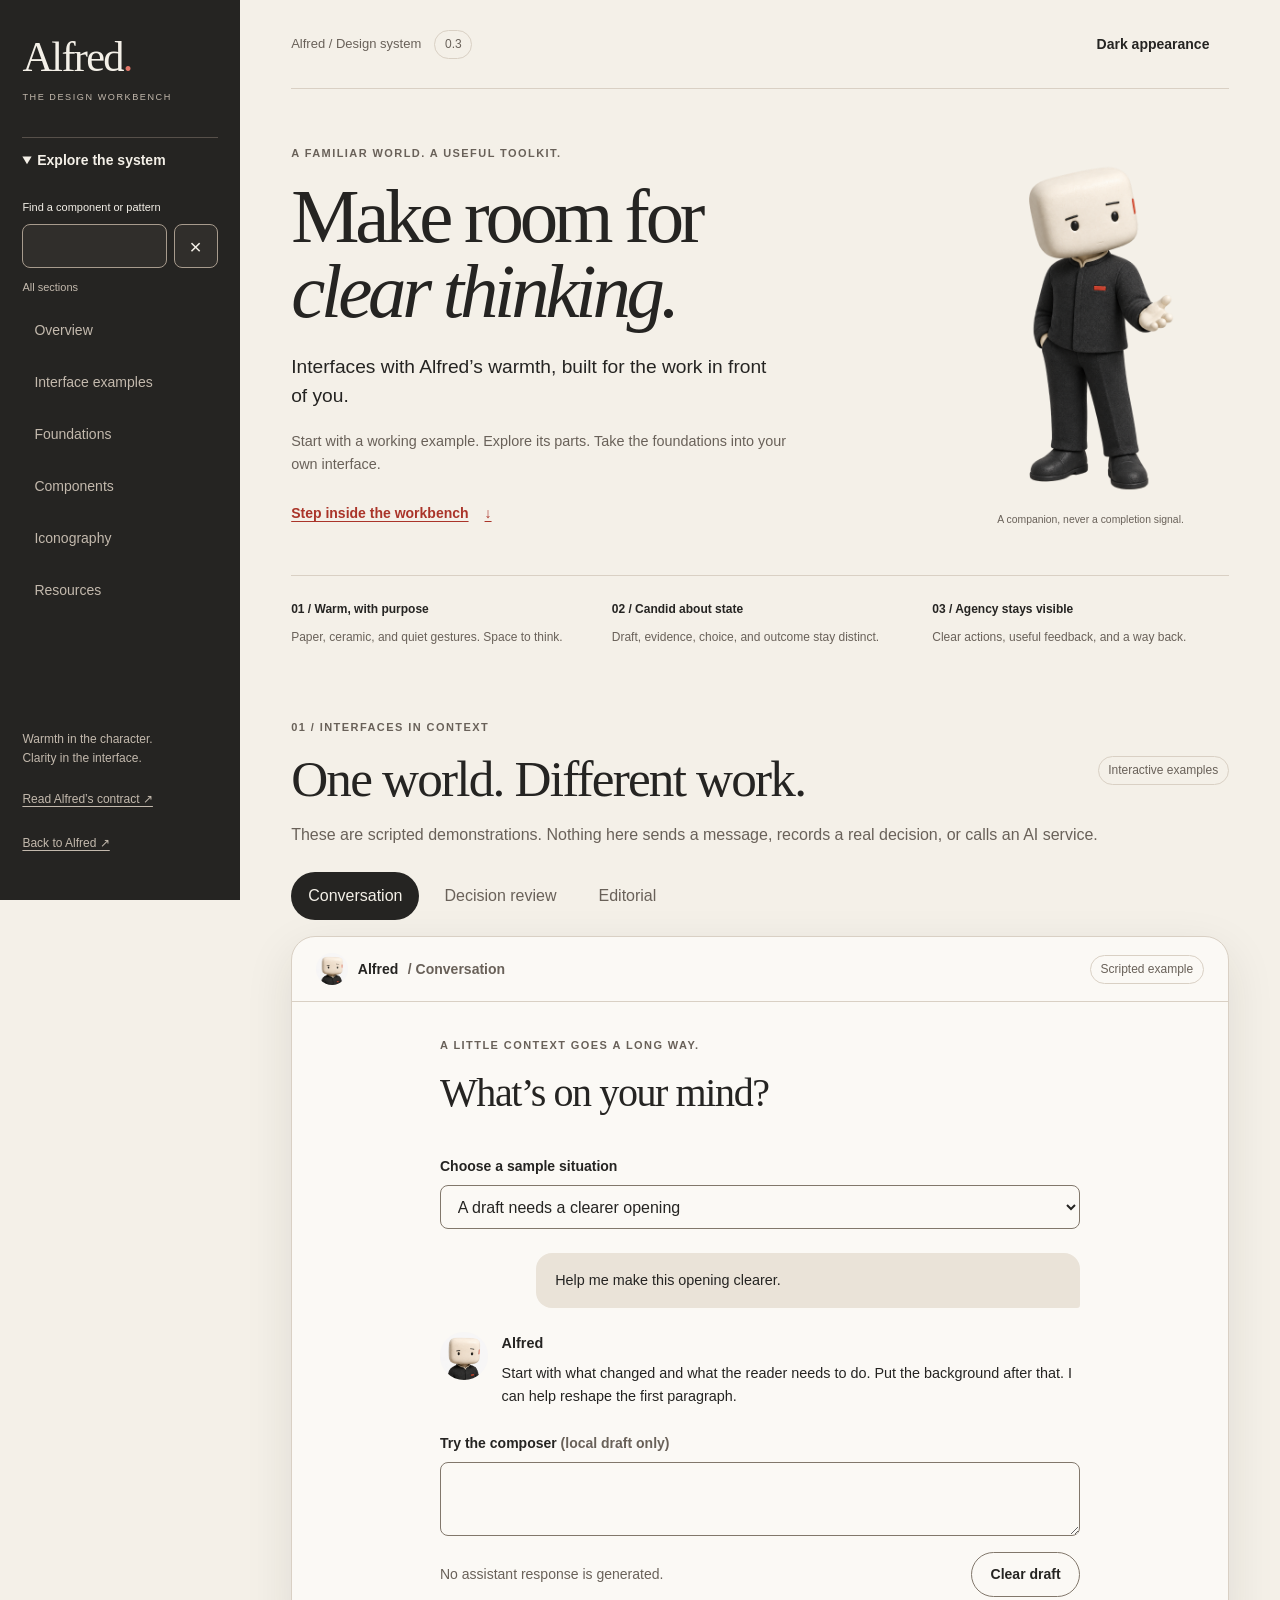
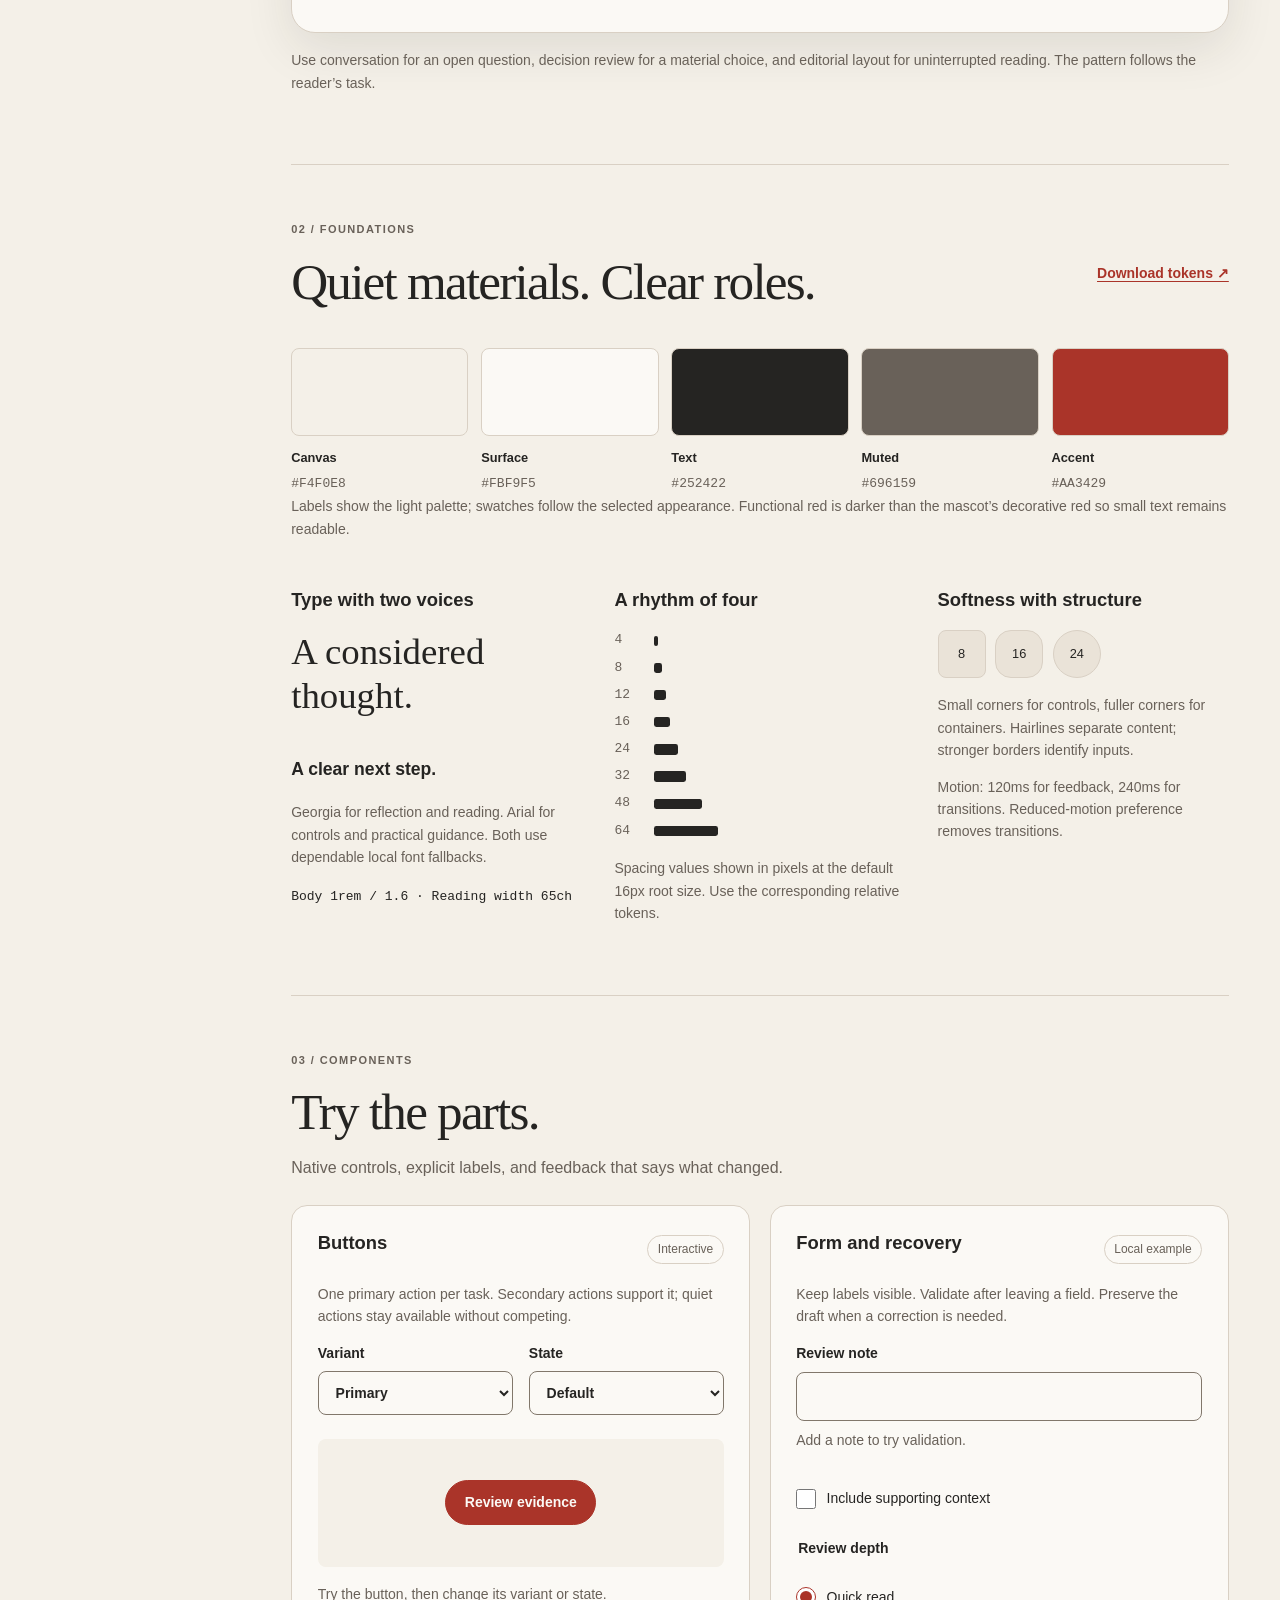
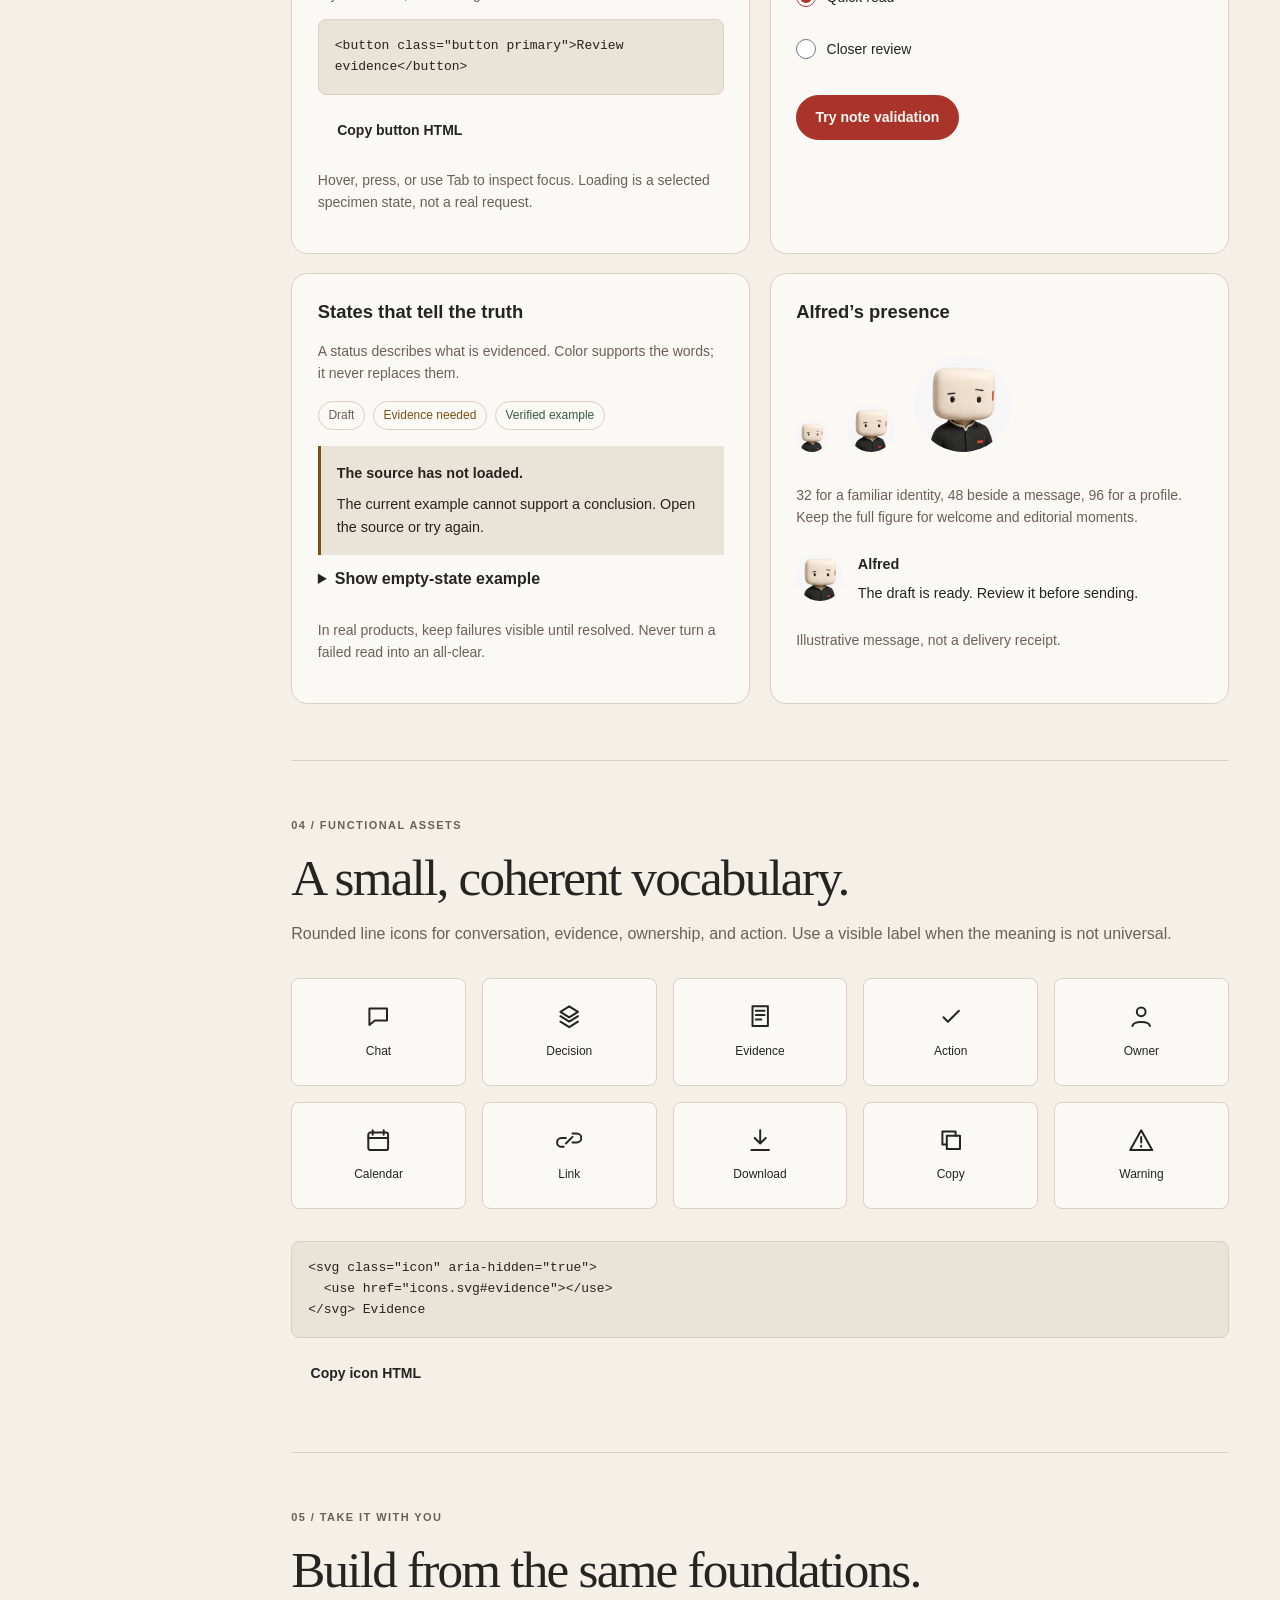
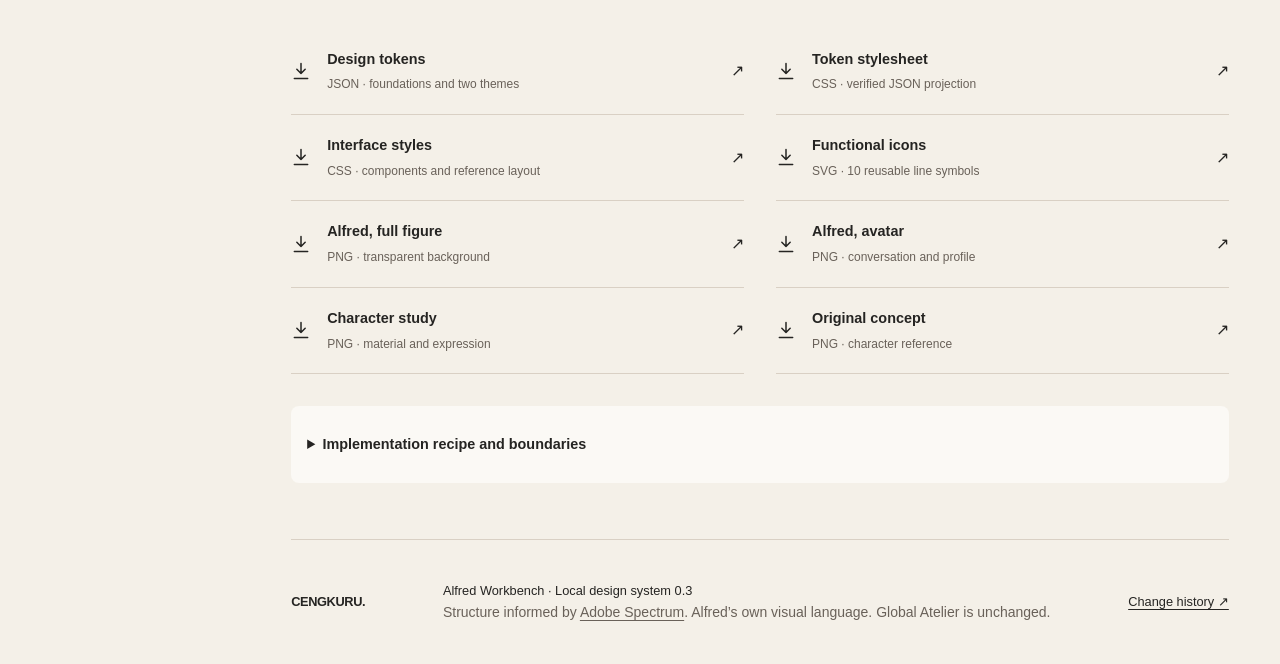
==== design-system.html @ cc8a77e2 "Build Alfred Workbench design system and interactive interface examples" ====
<!doctype html>
<!-- ATELIER v1
surface=agent-ui
tier=professional
mode=light
generated=2026-09-06T02:55:00Z
tokens=alfred-canvas,alfred-surface,alfred-text,alfred-accent
registers=type,illustration,table
Local Alfred evolution directed by Michael; does not supersede global Atelier.
-->
<html lang="en"><head><meta charset="utf-8"><meta name="viewport" content="width=device-width,initial-scale=1">
<title>Alfred Workbench · Design system</title><meta name="description" content="A warm, practical design system for Alfred: foundations, reusable components, working interface examples, and character assets.">
<link rel="stylesheet" href="tokens.css"><link rel="stylesheet" href="design-system.css"></head>
<body class="alfred-workbench"><a class="skip" href="#main">Skip to content</a>
<div class="workbench"><aside class="side" data-theme="dark">
<a class="wordmark" href="index.html">Alfred<span>.</span><small>THE DESIGN WORKBENCH</small></a>
<details class="navigation" open><summary>Explore the system</summary>
<label class="search-label" for="search">Find a component or pattern</label><div class="search-row"><input id="search" type="search"><button id="clearSearch" class="icon-button" aria-label="Clear search">×</button></div>
<p id="searchStatus" role="status" class="small">All sections</p>
<nav aria-label="Design system"><a href="#overview" data-keywords="introduction principles">Overview</a><a href="#patterns" data-keywords="conversation decision editorial examples">Interface examples</a><a href="#foundations" data-keywords="tokens color typography spacing motion radius">Foundations</a><a href="#components" data-keywords="buttons input form states checkbox radio tabs cards">Components</a><a href="#iconography" data-keywords="icons assets svg">Iconography</a><a href="#resources" data-keywords="download css json png assets">Resources</a></nav></details>
<div class="side-bottom"><p>Warmth in the character.<br>Clarity in the interface.</p><a href="ALFRED.md">Read Alfred’s contract ↗</a><a href="index.html">Back to Alfred ↗</a></div></aside>
<main id="main" class="content" tabindex="-1"><header class="topbar"><span class="breadcrumb">Alfred / Design system <span class="tag">0.3</span></span><button class="button quiet" id="theme" aria-pressed="false">Dark appearance</button></header>
<section id="overview" class="intro"><div><p class="eyebrow">A familiar world. A useful toolkit.</p><h1>Make room for<br><em>clear thinking.</em></h1><p class="lead">Interfaces with Alfred’s warmth, built for the work in front of you.</p><p class="muted">Start with a working example. Explore its parts. Take the foundations into your own interface.</p><a class="text-link" href="#patterns">Step inside the workbench <span aria-hidden="true">↓</span></a></div><div class="character"><img src="alfred-full-body.png" alt="Alfred welcomes you with an open hand"><span class="character-caption">A companion, never a completion signal.</span></div></section>
<div class="principles"><p><strong>01 / Warm, with purpose</strong><span>Paper, ceramic, and quiet gestures. Space to think.</span></p><p><strong>02 / Candid about state</strong><span>Draft, evidence, choice, and outcome stay distinct.</span></p><p><strong>03 / Agency stays visible</strong><span>Clear actions, useful feedback, and a way back.</span></p></div>
<section id="patterns" class="section"><div class="section-heading"><div><p class="eyebrow">01 / Interfaces in context</p><h2>One world. Different work.</h2></div><span class="tag">Interactive examples</span></div><p class="muted">These are scripted demonstrations. Nothing here sends a message, records a real decision, or calls an AI service.</p>
<div class="tabs" role="tablist" aria-label="Interface example"><button id="tab-conversation" role="tab" aria-selected="true" aria-controls="conversation" data-tab="conversation">Conversation</button><button id="tab-decision" role="tab" aria-selected="false" aria-controls="decision" data-tab="decision" tabindex="-1">Decision review</button><button id="tab-editorial" role="tab" aria-selected="false" aria-controls="editorial" data-tab="editorial" tabindex="-1">Editorial</button></div>
<article id="conversation" class="tab-panel workspace" role="tabpanel" aria-labelledby="tab-conversation"><div class="workspace-bar"><span class="identity"><img src="alfred-avatar.png" alt="">Alfred <span class="muted">/ Conversation</span></span><span class="tag">Scripted example</span></div><div class="conversation-body"><p class="eyebrow">A little context goes a long way.</p><h3>What’s on your mind?</h3><label for="situation">Choose a sample situation</label><select id="situation"><option value="work">A draft needs a clearer opening</option><option value="decision">A new feature could change the scope</option><option value="personal">A quiet evening sounds right</option></select><div class="human-message" id="sampleQuestion">Help me make this opening clearer.</div><div class="assistant-message"><img class="avatar" src="alfred-avatar.png" alt=""><div><strong>Alfred</strong><p id="sampleReply" role="status">Start with what changed and what the reader needs to do. Put the background after that. I can help reshape the first paragraph.</p></div></div><label for="sampleDraft">Try the composer <span class="muted">(local draft only)</span></label><textarea id="sampleDraft" rows="2"></textarea><div class="action-row"><span class="small muted">No assistant response is generated.</span><button class="button secondary" id="clearDraft">Clear draft</button></div></div></article>
<article id="decision" class="tab-panel workspace" role="tabpanel" aria-labelledby="tab-decision" hidden><div class="workspace-bar"><span class="identity">Decision review</span><span class="tag">Illustrative choice</span></div><div class="decision-body"><div><p class="eyebrow">Protect the agreed outcome</p><h3>Settle the scope before adding the feature.</h3><p>The additional work could change cost and timing. A short scope conversation makes that tradeoff explicit.</p><details><summary>See the example evidence and counterargument</summary><p><strong>Given:</strong> the sample brief covers the existing feature set. The new feature has not been estimated.</p><p><strong>Counterargument:</strong> if it takes little time and leaves the agreed delivery intact, a separate approval step may add needless friction. Establish that first.</p><p><strong>Unknown:</strong> the effort and effect on the delivery date.</p></details></div><div class="decision-choice"><span class="tag">Your decision</span><label for="choice">Choose the next step</label><select id="choice"><option value="clarify">Clarify scope and effort</option><option value="defer">Defer the feature</option><option value="explore">Explore within the existing scope</option></select><button class="button primary" id="choose">Try this choice</button><p id="choiceStatus" role="status">No choice selected.</p><button class="button quiet" id="undoChoice" disabled>Undo choice</button><p class="small muted">In a real interface: name the owner and review point before recording the decision.</p></div></div></article>
<article id="editorial" class="tab-panel workspace" role="tabpanel" aria-labelledby="tab-editorial" hidden><div class="workspace-bar"><span class="identity">From Alfred’s notebook</span><button class="button secondary" id="readingWidth" aria-pressed="false">Wider reading view</button></div><div class="editorial-body" id="reading"><p class="eyebrow">Editorial layout specimen</p><h3>The small pause<br>before the next thing.</h3><p class="standfirst">A reading surface should make room for an idea, then get out of its way.</p><div class="editorial-rule"></div><p>This sample demonstrates hierarchy and pacing. A generous title invites the reader in. The opening paragraph carries one thought. Supporting details follow when they are useful.</p><blockquote>Warmth can come from the room you leave around the words.</blockquote><p>Alfred appears as a familiar presence at the edge of the page. The writing remains the centre of attention.</p><div class="byline"><img class="avatar" src="alfred-avatar.png" alt="Alfred avatar"><span>Alfred’s notebook<br><small>Original illustrative copy · Layout example</small></span></div></div></article>
<p class="usage">Use conversation for an open question, decision review for a material choice, and editorial layout for uninterrupted reading. The pattern follows the reader’s task.</p></section>
<section id="foundations" class="section"><div class="section-heading"><div><p class="eyebrow">02 / Foundations</p><h2>Quiet materials. Clear roles.</h2></div><a class="text-link" href="tokens.json" download>Download tokens ↗</a></div><div class="palette"><div class="color-chip"><i style="background:var(--alfred-canvas)"></i><strong>Canvas</strong><code>#F4F0E8</code></div><div class="color-chip"><i style="background:var(--alfred-surface)"></i><strong>Surface</strong><code>#FBF9F5</code></div><div class="color-chip"><i style="background:var(--alfred-text)"></i><strong>Text</strong><code>#252422</code></div><div class="color-chip"><i style="background:var(--alfred-muted)"></i><strong>Muted</strong><code>#696159</code></div><div class="color-chip"><i style="background:var(--alfred-accent)"></i><strong>Accent</strong><code>#AA3429</code></div></div><p class="small muted">Labels show the light palette; swatches follow the selected appearance. Functional red is darker than the mascot’s decorative red so small text remains readable.</p>
<div class="foundation-grid"><article><h3>Type with two voices</h3><p class="type-specimen">A considered thought.</p><p class="sans-specimen">A clear next step.</p><p class="usage">Georgia for reflection and reading. Arial for controls and practical guidance. Both use dependable local font fallbacks.</p><code>Body 1rem / 1.6 · Reading width 65ch</code></article><article><h3>A rhythm of four</h3><div class="spacing"><div class="space-row"><code>4</code><i style="width:var(--alfred-space-1)"></i></div><div class="space-row"><code>8</code><i style="width:var(--alfred-space-2)"></i></div><div class="space-row"><code>12</code><i style="width:var(--alfred-space-3)"></i></div><div class="space-row"><code>16</code><i style="width:var(--alfred-space-4)"></i></div><div class="space-row"><code>24</code><i style="width:var(--alfred-space-6)"></i></div><div class="space-row"><code>32</code><i style="width:var(--alfred-space-8)"></i></div><div class="space-row"><code>48</code><i style="width:var(--alfred-space-12)"></i></div><div class="space-row"><code>64</code><i style="width:var(--alfred-space-16)"></i></div></div><p class="usage">Spacing values shown in pixels at the default 16px root size. Use the corresponding relative tokens.</p></article><article><h3>Softness with structure</h3><div class="radius-demo"><span>8</span><span>16</span><span>24</span></div><p class="usage">Small corners for controls, fuller corners for containers. Hairlines separate content; stronger borders identify inputs.</p><p class="small">Motion: 120ms for feedback, 240ms for transitions. Reduced-motion preference removes transitions.</p></article></div></section>
<section id="components" class="section"><p class="eyebrow">03 / Components</p><h2>Try the parts.</h2><p class="muted">Native controls, explicit labels, and feedback that says what changed.</p><div class="component-grid"><article class="component-card"><div class="specimen-heading"><h3>Buttons</h3><span class="tag">Interactive</span></div><p class="usage">One primary action per task. Secondary actions support it; quiet actions stay available without competing.</p><div class="play-controls"><label for="variant">Variant<select id="variant"><option value="primary">Primary</option><option value="secondary">Secondary</option><option value="quiet">Quiet</option></select></label><label for="state">State<select id="state"><option value="default">Default</option><option value="disabled">Disabled</option><option value="loading">Loading</option><option value="error">Error</option><option value="success">Success</option></select></label></div><div class="button-stage"><button id="playButton" class="button primary">Review evidence</button></div><p id="buttonStatus" class="small" role="status">Try the button, then change its variant or state.</p><pre id="buttonCode" tabindex="0">&lt;button class="button primary"&gt;Review evidence&lt;/button&gt;</pre><button class="button quiet" data-copy="buttonCode">Copy button HTML</button><p class="usage">Hover, press, or use Tab to inspect focus. Loading is a selected specimen state, not a real request.</p></article>
<article class="component-card"><div class="specimen-heading"><h3>Form and recovery</h3><span class="tag">Local example</span></div><p class="usage">Keep labels visible. Validate after leaving a field. Preserve the draft when a correction is needed.</p><form id="demoForm" novalidate><label for="reviewNote">Review note</label><input id="reviewNote" aria-describedby="formStatus" required><p id="formStatus" role="status" class="field-message">Add a note to try validation.</p><label class="check-control"><input type="checkbox" id="includeContext">Include supporting context</label><fieldset><legend>Review depth</legend><label class="check-control"><input type="radio" name="depth" value="short" checked>Quick read</label><label class="check-control"><input type="radio" name="depth" value="full">Closer review</label></fieldset><button class="button primary" type="submit">Try note validation</button></form></article>
<article class="component-card"><h3>States that tell the truth</h3><p class="usage">A status describes what is evidenced. Color supports the words; it never replaces them.</p><div class="tag-row"><span class="tag">Draft</span><span class="tag warning">Evidence needed</span><span class="tag success">Verified example</span></div><div class="callout"><strong>The source has not loaded.</strong><p>The current example cannot support a conclusion. Open the source or try again.</p></div><details><summary>Show empty-state example</summary><div class="empty-state"><strong>No source added yet.</strong><p>Add a relevant source before asking for an evidence review.</p></div></details><p class="usage">In real products, keep failures visible until resolved. Never turn a failed read into an all-clear.</p></article>
<article class="component-card"><h3>Alfred’s presence</h3><div class="avatar-row"><img src="alfred-avatar.png" alt="32 pixel avatar" width="32" height="32"><img src="alfred-avatar.png" alt="48 pixel avatar" width="48" height="48"><img src="alfred-avatar.png" alt="96 pixel avatar" width="96" height="96"></div><p class="usage">32 for a familiar identity, 48 beside a message, 96 for a profile. Keep the full figure for welcome and editorial moments.</p><div class="assistant-message"><img class="avatar" src="alfred-avatar.png" alt=""><div><strong>Alfred</strong><p>The draft is ready. Review it before sending.</p></div></div><p class="small muted">Illustrative message, not a delivery receipt.</p></article></div></section>
<section id="iconography" class="section"><p class="eyebrow">04 / Functional assets</p><h2>A small, coherent vocabulary.</h2><p class="muted">Rounded line icons for conversation, evidence, ownership, and action. Use a visible label when the meaning is not universal.</p><div class="icon-grid"><div class="icon-tile"><svg class="icon" aria-hidden="true"><use href="icons.svg#chat"></use></svg><span>Chat</span></div><div class="icon-tile"><svg class="icon" aria-hidden="true"><use href="icons.svg#decision"></use></svg><span>Decision</span></div><div class="icon-tile"><svg class="icon" aria-hidden="true"><use href="icons.svg#evidence"></use></svg><span>Evidence</span></div><div class="icon-tile"><svg class="icon" aria-hidden="true"><use href="icons.svg#action"></use></svg><span>Action</span></div><div class="icon-tile"><svg class="icon" aria-hidden="true"><use href="icons.svg#owner"></use></svg><span>Owner</span></div><div class="icon-tile"><svg class="icon" aria-hidden="true"><use href="icons.svg#calendar"></use></svg><span>Calendar</span></div><div class="icon-tile"><svg class="icon" aria-hidden="true"><use href="icons.svg#link"></use></svg><span>Link</span></div><div class="icon-tile"><svg class="icon" aria-hidden="true"><use href="icons.svg#download"></use></svg><span>Download</span></div><div class="icon-tile"><svg class="icon" aria-hidden="true"><use href="icons.svg#copy"></use></svg><span>Copy</span></div><div class="icon-tile"><svg class="icon" aria-hidden="true"><use href="icons.svg#warning"></use></svg><span>Warning</span></div></div><pre id="iconCode" tabindex="0">&lt;svg class="icon" aria-hidden="true"&gt;
  &lt;use href="icons.svg#evidence"&gt;&lt;/use&gt;
&lt;/svg&gt; Evidence</pre><button class="button quiet" data-copy="iconCode">Copy icon HTML</button></section>
<section id="resources" class="section"><p class="eyebrow">05 / Take it with you</p><h2>Build from the same foundations.</h2><div class="resources"><a class="resource" href="tokens.json" download><svg class="icon" aria-hidden="true"><use href="icons.svg#download"></use></svg><span><strong>Design tokens</strong><small>JSON · foundations and two themes</small></span><span aria-hidden="true">↗</span></a><a class="resource" href="tokens.css" download><svg class="icon" aria-hidden="true"><use href="icons.svg#download"></use></svg><span><strong>Token stylesheet</strong><small>CSS · verified JSON projection</small></span><span aria-hidden="true">↗</span></a><a class="resource" href="design-system.css" download><svg class="icon" aria-hidden="true"><use href="icons.svg#download"></use></svg><span><strong>Interface styles</strong><small>CSS · components and reference layout</small></span><span aria-hidden="true">↗</span></a><a class="resource" href="icons.svg" download><svg class="icon" aria-hidden="true"><use href="icons.svg#download"></use></svg><span><strong>Functional icons</strong><small>SVG · 10 reusable line symbols</small></span><span aria-hidden="true">↗</span></a><a class="resource" href="alfred-full-body.png" download><svg class="icon" aria-hidden="true"><use href="icons.svg#download"></use></svg><span><strong>Alfred, full figure</strong><small>PNG · transparent background</small></span><span aria-hidden="true">↗</span></a><a class="resource" href="alfred-avatar.png" download><svg class="icon" aria-hidden="true"><use href="icons.svg#download"></use></svg><span><strong>Alfred, avatar</strong><small>PNG · conversation and profile</small></span><span aria-hidden="true">↗</span></a><a class="resource" href="alfred-mood-board.png" download><svg class="icon" aria-hidden="true"><use href="icons.svg#download"></use></svg><span><strong>Character study</strong><small>PNG · material and expression</small></span><span aria-hidden="true">↗</span></a><a class="resource" href="alfred-concept-reference.png" download><svg class="icon" aria-hidden="true"><use href="icons.svg#download"></use></svg><span><strong>Original concept</strong><small>PNG · character reference</small></span><span aria-hidden="true">↗</span></a></div><details class="implementation"><summary>Implementation recipe and boundaries</summary><p>Load token CSS first, then interface styles. Copy a component specimen. Set <code>data-theme="dark"</code> on the document root for dark appearance.</p><pre id="setupCode" tabindex="0">&lt;link rel="stylesheet" href="tokens.css"&gt;
&lt;link rel="stylesheet" href="design-system.css"&gt;
&lt;button class="button primary"&gt;Review evidence&lt;/button&gt;</pre><button class="button quiet" data-copy="setupCode">Copy setup HTML</button><p>The stylesheet includes page defaults; adapt or scope them inside an existing product. The example script powers this reference page and is not a general component runtime. JSON keys map directly to CSS token names; see the README for the format.</p><p>Use the mascot under the guidance in <a href="ASSETS.md">ASSETS.md</a>. Public availability does not establish broader licensing rights.</p></details></section>
<footer><a class="footer-brand" href="index.html">CENGKURU.</a><p>Alfred Workbench · Local design system 0.3<br><span class="small">Structure informed by <a href="https://spectrum.adobe.com/page/home/">Adobe Spectrum</a>. Alfred’s own visual language. Global Atelier is unchanged.</span></p><a href="CHANGELOG.md">Change history ↗</a></footer></main></div><div id="toast" class="toast" role="status" aria-live="polite"></div><script src="design-system.js"></script></body></html>
---- tokens.css ----
/* Generated projection of tokens.json. Keep values in parity; make check verifies every token. */
:root {
  --alfred-ivory: #F4F0E8;
  --alfred-paper: #FBF9F5;
  --alfred-charcoal: #252422;
  --alfred-red-decorative: #C84436;
  --alfred-cloud: #F5F5F7;
  --alfred-serif: Georgia, "Times New Roman", serif;
  --alfred-sans: Arial, Helvetica, sans-serif;
  --alfred-type-small: 0.875rem;
  --alfred-type-body: 1rem;
  --alfred-type-title: clamp(2rem, 4vw, 3.5rem);
  --alfred-type-display: clamp(2.8rem, 6vw, 6rem);
  --alfred-leading-body: 1.6;
  --alfred-leading-heading: 1.05;
  --alfred-measure: 65ch;
  --alfred-radius-sm: 0.5rem;
  --alfred-radius-md: 1rem;
  --alfred-radius-lg: 1.5rem;
  --alfred-radius-pill: 999px;
  --alfred-motion-fast: 120ms;
  --alfred-motion-normal: 240ms;
  --alfred-motion-ease: cubic-bezier(0.2, 0, 0, 1);
  --alfred-control-height: 44px;
  --alfred-icon-size: 1.25rem;
  --alfred-focus-width: 0.2rem;
  --alfred-focus-offset: 0.2rem;
  --alfred-space-1: 0.25rem;
  --alfred-space-2: 0.5rem;
  --alfred-space-3: 0.75rem;
  --alfred-space-4: 1rem;
  --alfred-space-6: 1.5rem;
  --alfred-space-8: 2rem;
  --alfred-space-12: 3rem;
  --alfred-space-16: 4rem;
  --alfred-space-24: 6rem;
}
:root, [data-theme="light"] {
  --alfred-canvas: #F4F0E8;
  --alfred-surface: #FBF9F5;
  --alfred-surface-2: #EAE3D8;
  --alfred-text: #252422;
  --alfred-muted: #696159;
  --alfred-border: #81776B;
  --alfred-divider: #D9D0C4;
  --alfred-accent: #AA3429;
  --alfred-on-accent: #FBF9F5;
  --alfred-accent-hover: #86271F;
  --alfred-focus: #AA3429;
  --alfred-success: #365A43;
  --alfred-warning: #785114;
  --alfred-danger: #AA3429;
  --alfred-shadow: 0 1rem 3rem color-mix(in oklch, var(--alfred-text) 10%, transparent);
}
[data-theme="dark"] {
  --alfred-canvas: #252422;
  --alfred-surface: #302E2B;
  --alfred-surface-2: #3C3833;
  --alfred-text: #F4F0E8;
  --alfred-muted: #C3B9AD;
  --alfred-border: #A79B8D;
  --alfred-divider: #57504A;
  --alfred-accent: #E27668;
  --alfred-on-accent: #252422;
  --alfred-accent-hover: #F39A8D;
  --alfred-focus: #E27668;
  --alfred-success: #A3C3AA;
  --alfred-warning: #E2BB7B;
  --alfred-danger: #F39A8D;
  --alfred-shadow: 0 1rem 3rem color-mix(in oklch, var(--alfred-canvas) 45%, transparent);
}
:root, [data-theme] {
  --ivory: var(--alfred-canvas);
  --paper: var(--alfred-surface);
  --charcoal: var(--alfred-text);
  --red: var(--alfred-accent);
  --muted: var(--alfred-muted);
  --line: var(--alfred-divider);
  --shadow: var(--alfred-shadow);
  --serif: var(--alfred-serif);
  --sans: var(--alfred-sans);
  --touch: var(--alfred-control-height);
}
---- design-system.css ----
/* Alfred components consume tokens.css; workbench layout uses the same vocabulary. */
* { box-sizing: border-box; }
html { scroll-behavior: smooth; scroll-padding-top: 2rem; }
body { margin: 0; background: var(--alfred-canvas); color: var(--alfred-text); font: var(--alfred-type-body)/var(--alfred-leading-body) var(--alfred-sans); }
button, input, textarea, select { font: inherit; color: inherit; }
a { color: inherit; text-underline-offset: .22em; }
a:hover { text-decoration-thickness: .13em; }
:where(button,a,input,textarea,select,summary,[tabindex]):focus-visible { outline: var(--alfred-focus-width) solid var(--alfred-focus); outline-offset: var(--alfred-focus-offset); }
button, summary { cursor: pointer; }
button, select, input:not([type=checkbox]):not([type=radio]) { min-height: var(--alfred-control-height); }
button, summary, .button { min-width: var(--alfred-control-height); }
button { touch-action: manipulation; }
img { max-width: 100%; }
[hidden] { display: none !important; }
h1,h2,h3,p { margin-top: 0; }
h1,h2,h3 { text-wrap: balance; }
h1 { font: var(--alfred-type-display)/.98 var(--alfred-serif); letter-spacing: -.055em; margin-bottom: var(--alfred-space-6); }
h1 em { font-weight: normal; }
h2 { font: var(--alfred-type-title)/var(--alfred-leading-heading) var(--alfred-serif); letter-spacing: -.035em; margin-bottom: var(--alfred-space-4); }
h3 { font-size: 1.15rem; line-height: 1.3; }
code,pre { font-family: ui-monospace, SFMono-Regular, Consolas, monospace; font-size: .8125rem; }
pre { white-space: pre-wrap; overflow-wrap: anywhere; background: var(--alfred-surface-2); border: 1px solid var(--alfred-divider); border-radius: var(--alfred-radius-sm); padding: var(--alfred-space-4); user-select: all; }
label,legend { display: block; font-size: .875rem; font-weight: 600; margin-bottom: var(--alfred-space-2); }
input,textarea,select { width: 100%; min-width: 0; border: 1px solid var(--alfred-border); border-radius: var(--alfred-radius-sm); background: var(--alfred-surface); padding: .65rem .8rem; }
textarea { resize: vertical; }
input::placeholder,textarea::placeholder { color: var(--alfred-muted); opacity: 1; }
input[aria-invalid=true] { border: 2px solid var(--alfred-danger); }
fieldset { border: 0; padding: 0; margin: var(--alfred-space-4) 0; }
summary { min-height: var(--alfred-control-height); padding: .7rem 0; font-weight: 600; }
details p { margin-top: var(--alfred-space-3); }
.button { display: inline-flex; align-items: center; justify-content: center; gap: var(--alfred-space-2); border: 1px solid var(--alfred-border); border-radius: var(--alfred-radius-pill); padding: .65rem 1.15rem; min-height: var(--alfred-control-height); background: var(--alfred-surface); color: var(--alfred-text); font-weight: 600; font-size: .875rem; text-decoration: none; transition: background var(--alfred-motion-fast) var(--alfred-motion-ease), transform var(--alfred-motion-fast) var(--alfred-motion-ease); }
.button.primary { background: var(--alfred-accent); border-color: var(--alfred-accent); color: var(--alfred-on-accent); }
.button.primary:hover,.button.primary:focus-visible { background: var(--alfred-accent-hover); border-color: var(--alfred-accent-hover); color: var(--alfred-on-accent); }
.button.secondary:hover,.button.secondary:focus-visible,.button.quiet:hover,.button.quiet:focus-visible { background: var(--alfred-surface-2); color: var(--alfred-text); }
.button.quiet { background: transparent; border-color: transparent; }
.button:active:not(:disabled) { transform: translateY(1px); }
.button:disabled { opacity: .55; cursor: not-allowed; }
.button[data-state=error] { border-color: var(--alfred-danger); }
.button[data-state=success]:not(.primary) { color: var(--alfred-success); }
.icon { width: var(--alfred-icon-size); height: var(--alfred-icon-size); fill: none; stroke: currentColor; stroke-width: 1.8; stroke-linecap: round; stroke-linejoin: round; flex-shrink: 0; }
.tag { display: inline-flex; align-items: center; padding: .25rem .6rem; border: 1px solid var(--alfred-divider); border-radius: var(--alfred-radius-pill); font-size: .75rem; font-weight: normal; color: var(--alfred-muted); white-space: nowrap; }
.tag.warning { color: var(--alfred-warning); }
.tag.success { color: var(--alfred-success); }
.muted,.usage,.small { color: var(--alfred-muted); }
.small,.usage { font-size: .875rem; }
.usage { margin-top: var(--alfred-space-4); }
.eyebrow { font-size: .6875rem; font-weight: 600; letter-spacing: .13em; text-transform: uppercase; color: var(--alfred-muted); margin-bottom: var(--alfred-space-4); }
.skip { position: fixed; z-index: 10; top: -6rem; left: 1rem; padding: 1rem; background: var(--alfred-surface); }
.skip:focus { top: 1rem; }
.workbench { display: grid; grid-template-columns: 15rem minmax(0,1fr); min-height: 100vh; }
.side { background: var(--alfred-canvas); color: var(--alfred-text); padding: 2rem 1.4rem; height: 100vh; position: sticky; top: 0; display: flex; flex-direction: column; overflow-y: auto; }
.wordmark { font: 2.65rem/1 var(--alfred-serif); letter-spacing: -.04em; text-decoration: none; padding: .25rem 0 2rem; }
.wordmark span { color: var(--alfred-accent); }
.wordmark small { display: block; font: .57rem/1.5 var(--alfred-sans); letter-spacing: .17em; margin-top: .8rem; color: var(--alfred-muted); }
.navigation summary { font-size: .875rem; border-top: 1px solid var(--alfred-divider); }
.search-label { font-size: .6875rem; font-weight: 400; margin-top: 1rem; }
.search-row { display: flex; gap: .4rem; }
.search-row input { font-size: .8rem; padding: .45rem; }
.icon-button { width: 44px; border: 1px solid var(--alfred-border); border-radius: var(--alfred-radius-sm); background: var(--alfred-surface); font-size: 1.3rem; }
.icon-button:hover,.icon-button:focus-visible { background: var(--alfred-surface-2); }
#searchStatus { font-size: .6875rem; margin: .7rem 0; }
.side nav { display: grid; gap: .5rem; }
.side nav a { display: flex; align-items: center; min-height: 44px; padding: .65rem .75rem; border-radius: .5rem; text-decoration: none; font-size: .875rem; color: var(--alfred-muted); }
.side nav a:hover,.side nav a:focus-visible,.side nav a[aria-current] { background: var(--alfred-surface-2); color: var(--alfred-text); }
.side-bottom { margin-top: auto; padding-top: 3rem; font-size: .75rem; color: var(--alfred-muted); }
.side-bottom a { display: block; min-height: 44px; padding-top: .65rem; }
.content { min-width: 0; max-width: 88rem; padding: 0 clamp(1.2rem,4vw,4.5rem); }
.topbar { display: flex; justify-content: space-between; align-items: center; gap: 1rem; padding: 1.35rem 0; border-bottom: 1px solid var(--alfred-divider); }
.breadcrumb { color: var(--alfred-muted); font-size: .8125rem; }
.breadcrumb .tag { margin-left: .6rem; }
.intro { display: grid; grid-template-columns: 1.4fr .6fr; align-items: center; gap: 1rem; padding: 3.5rem 0 2.5rem; }
.lead { max-width: 30rem; font-size: 1.2rem; line-height: 1.5; }
.intro .muted { max-width: 31rem; font-size: .9rem; }
.text-link { display: inline-flex; align-items: center; min-height: 44px; gap: 1rem; color: var(--alfred-accent); font-weight: 600; font-size: .875rem; }
.character { text-align: center; }
.character img { width: 100%; height: 22rem; object-fit: contain; }
.character-caption { display: block; font-size: .65rem; color: var(--alfred-muted); max-width: 13rem; margin: auto; }
.principles { display: grid; grid-template-columns: repeat(3,1fr); gap: 1.5rem; border-top: 1px solid var(--alfred-divider); padding: 1.5rem 0 0; }
.principles strong,.principles span { display: block; font-size: .75rem; }
.principles span { color: var(--alfred-muted); margin-top: .55rem; }
.section { padding: 3.5rem 0; border-bottom: 1px solid var(--alfred-divider); scroll-margin-top: 1rem; }
.section-heading,.specimen-heading { display: flex; justify-content: space-between; align-items: center; gap: 1rem; }
.tabs { display: flex; flex-wrap: wrap; gap: .5rem; margin: 1.5rem 0 1rem; }
.tabs button { border: 1px solid transparent; border-radius: var(--alfred-radius-pill); background: transparent; padding: .65rem 1rem; color: var(--alfred-muted); }
.tabs button:hover,.tabs button:focus-visible { background: var(--alfred-surface-2); color: var(--alfred-text); }
.tabs button[aria-selected=true] { background: var(--alfred-text); color: var(--alfred-canvas); }
.workspace { background: var(--alfred-surface); border: 1px solid var(--alfred-divider); border-radius: var(--alfred-radius-lg); box-shadow: var(--alfred-shadow); overflow: hidden; }
.workspace-bar { display: flex; justify-content: space-between; align-items: center; gap: 1rem; border-bottom: 1px solid var(--alfred-divider); padding: 1rem 1.5rem; }
.identity { display: inline-flex; align-items: center; gap: .6rem; font-size: .875rem; font-weight: 600; }
.identity img { width: 2rem; height: 2rem; border-radius: 50%; }
.conversation-body { max-width: 46rem; padding: 2.2rem clamp(1rem,4vw,3rem); margin: auto; }
.conversation-body h3 { font: 2.5rem/1.1 var(--alfred-serif); letter-spacing: -.035em; }
.human-message { background: var(--alfred-surface-2); padding: 1rem 1.2rem; margin: 1.5rem 0 1.5rem auto; border-radius: 1rem 1rem .2rem 1rem; max-width: 85%; font-size: .9rem; }
.assistant-message { display: flex; align-items: flex-start; gap: .85rem; margin: 1.5rem 0; font-size: .9rem; }
.assistant-message p { margin: .4rem 0 0; }
.avatar { width: 3rem; height: 3rem; object-fit: cover; border-radius: 50%; flex-shrink: 0; }
.action-row { display: flex; align-items: center; justify-content: space-between; gap: 1rem; margin-top: .5rem; }
.decision-body { display: grid; grid-template-columns: 1.35fr 1fr; gap: 2rem; padding: clamp(1rem,4vw,3rem); }
.decision-body h3 { font: 2.35rem/1.1 var(--alfred-serif); }
.decision-choice { background: var(--alfred-surface-2); padding: 1.5rem; border-radius: var(--alfred-radius-md); }
.decision-choice label { margin-top: 1rem; }
.decision-choice .button { margin-top: 1rem; }
#choiceStatus { margin-top: 1rem; font-size: .875rem; }
.editorial-body { max-width: 38rem; margin: auto; padding: 3rem clamp(1rem,4vw,3rem); transition: max-width var(--alfred-motion-normal) var(--alfred-motion-ease); }
.editorial-body.wide { max-width: 55rem; }
.editorial-body h3 { font: clamp(2.4rem,4vw,4rem)/1.04 var(--alfred-serif); letter-spacing: -.04em; }
.editorial-body>p:not(.eyebrow) { font: 1.15rem/1.75 var(--alfred-serif); }
.editorial-body .standfirst { color: var(--alfred-muted); }
.editorial-rule { height: 1px; width: 3rem; background: var(--alfred-accent); margin: 2rem 0; }
blockquote { border-left: 2px solid var(--alfred-accent); margin: 2rem 0; padding-left: 1.5rem; font: italic 1.5rem/1.45 var(--alfred-serif); }
.byline { display: flex; align-items: center; gap: 1rem; margin-top: 2rem; font-size: .875rem; }
.byline small { color: var(--alfred-muted); }
.palette { display: grid; grid-template-columns: repeat(5,1fr); gap: .8rem; margin-top: 1.5rem; }
.color-chip { display: flex; flex-direction: column; gap: .35rem; font-size: .8rem; }
.color-chip i { display: block; height: 5.5rem; border: 1px solid var(--alfred-divider); border-radius: var(--alfred-radius-sm); margin-bottom: .4rem; }
.color-chip code { color: var(--alfred-muted); }
.foundation-grid { display: grid; grid-template-columns: repeat(3,1fr); gap: 2rem; margin-top: 3rem; }
.type-specimen { font: 2.3rem/1.2 var(--alfred-serif); }
.sans-specimen { font-size: 1.1rem; font-weight: 600; }
.spacing { display: grid; gap: .4rem; }
.space-row { display: flex; align-items: center; gap: 1rem; }
.space-row code { width: 1.5rem; color: var(--alfred-muted); }
.space-row i { height: .65rem; background: var(--alfred-text); border-radius: .15rem; }
.radius-demo { display: flex; gap: .6rem; }
.radius-demo span { display: grid; place-items: center; width: 3rem; height: 3rem; background: var(--alfred-surface-2); border: 1px solid var(--alfred-divider); font-size: .8rem; border-radius: var(--alfred-radius-sm); }
.radius-demo span:nth-child(2) { border-radius: var(--alfred-radius-md); }
.radius-demo span:nth-child(3) { border-radius: var(--alfred-radius-lg); }
.component-grid { display: grid; grid-template-columns: repeat(2,minmax(0,1fr)); gap: 1.2rem; margin-top: 1.5rem; }
.component-card { min-width: 0; background: var(--alfred-surface); border: 1px solid var(--alfred-divider); border-radius: var(--alfred-radius-md); padding: clamp(1rem,2vw,1.7rem); }
.component-card h3 { margin-bottom: .75rem; }
.play-controls { display: flex; gap: 1rem; }
.play-controls label { flex: 1; min-width: 0; }
.play-controls select { margin-top: .4rem; }
.button-stage { display: grid; place-items: center; min-height: 8rem; background: var(--alfred-canvas); border-radius: var(--alfred-radius-sm); margin: 1rem 0; }
.field-message { font-size: .875rem; color: var(--alfred-muted); min-height: 2.5rem; margin: .5rem 0; }
.field-message.error { color: var(--alfred-danger); }
.check-control { display: flex; align-items: center; gap: .65rem; min-height: 44px; margin: .5rem 0; font-weight: normal; }
.check-control input { width: 1.25rem; height: 1.25rem; margin: 0; accent-color: var(--alfred-accent); }
.tag-row { display: flex; gap: .5rem; flex-wrap: wrap; margin: 1rem 0; }
.callout { padding: 1rem; border-left: 3px solid var(--alfred-warning); background: var(--alfred-surface-2); font-size: .9rem; }
.callout p { margin: .5rem 0 0; }
.empty-state { border: 1px dashed var(--alfred-border); border-radius: var(--alfred-radius-sm); text-align: center; padding: 1.5rem; font-size: .875rem; }
.avatar-row { display: flex; align-items: end; gap: 1.2rem; margin: 2rem 0; }
.avatar-row img { border-radius: 50%; }
.icon-grid { display: grid; grid-template-columns: repeat(5,1fr); gap: 1rem; margin: 2rem 0; }
.icon-tile { background: var(--alfred-surface); border: 1px solid var(--alfred-divider); border-radius: var(--alfred-radius-sm); padding: 1.5rem .5rem; display: flex; flex-direction: column; align-items: center; gap: .75rem; font-size: .75rem; }
.icon-tile .icon { width: 1.65rem; height: 1.65rem; }
.resources { display: grid; grid-template-columns: repeat(2,minmax(0,1fr)); gap: 0 2rem; margin: 2rem 0; }
.resource { display: flex; gap: 1rem; align-items: center; padding: 1.2rem 0; border-bottom: 1px solid var(--alfred-divider); text-decoration: none; }
.resource:hover,.resource:focus-visible { color: var(--alfred-accent); }
.resource span:nth-child(2) { flex: 1; }
.resource strong,.resource small { display: block; }
.resource strong { font-size: .9rem; }
.resource small { color: var(--alfred-muted); font-size: .75rem; margin-top: .3rem; }
.implementation { padding: 1rem; background: var(--alfred-surface); border-radius: var(--alfred-radius-sm); font-size: .9rem; }
footer { display: flex; align-items: center; justify-content: space-between; gap: 1.5rem; padding: 2.5rem 0; font-size: .8rem; }
footer p { margin: 0; }
footer>a { display: inline-flex; align-items: center; min-height: 44px; }
.footer-brand { font-weight: 900; letter-spacing: -.03em; text-decoration: none; }
.toast { position: fixed; z-index: 20; bottom: 1.2rem; left: 50%; transform: translateX(-50%); max-width: calc(100% - 2rem); padding: .8rem 1.2rem; background: var(--alfred-text); color: var(--alfred-canvas); border-radius: var(--alfred-radius-sm); box-shadow: var(--alfred-shadow); font-size: .875rem; }
.toast:empty { display: none; }
@media(max-width:70rem) { .workbench { grid-template-columns: 13rem minmax(0,1fr); } .content { padding: 0 1.5rem; } .foundation-grid { gap: 1rem; } .intro { grid-template-columns: 1.5fr .5fr; } .character img { height: 17rem; } }
@media(max-width:52rem) { .workbench { display: block; } .side { position: static; height: auto; padding: 1rem 1.2rem; } .wordmark { font-size: 2rem; padding: 0 0 1rem; } .wordmark small { display: inline-block; margin-left: 1rem; } .side-bottom { display: none; } .navigation summary { padding-bottom: 0; } .side nav { grid-template-columns: repeat(3,1fr); } .search-row { max-width: 26rem; } .search-label { margin-top: 1rem; } .intro { padding-top: 2.5rem; } .foundation-grid { grid-template-columns: 1fr; gap: 2rem; } .spacing { grid-template-columns: 1fr 1fr; } .decision-body { grid-template-columns: 1fr; } .principles { gap: 1rem; } .character-caption { display: none; } }
@media(max-width:36rem) { .content { padding: 0 1rem; } .topbar { align-items: flex-start; gap: .5rem; } .breadcrumb { max-width: 8rem; } .breadcrumb .tag { margin: .3rem 0 0; } .intro { grid-template-columns: 1fr .33fr; gap: .2rem; } .intro h1 { font-size: 2.7rem; } .character img { height: 12rem; } .intro .lead { font-size: 1.05rem; } .intro .eyebrow { max-width: 15rem; } .principles { grid-template-columns: 1fr; gap: .5rem; } .principles p { margin: 0; padding-bottom: .6rem; } .principles span { margin-top: .2rem; } .component-grid,.resources { grid-template-columns: 1fr; } .section-heading { align-items: flex-start; flex-direction: column; gap: .25rem; } .section { padding: 2.5rem 0; } .palette { grid-template-columns: repeat(3,1fr); } .icon-grid { grid-template-columns: repeat(2,1fr); gap: .6rem; } .side nav { grid-template-columns: 1fr 1fr; } .workspace-bar { padding: 1rem; align-items: flex-start; flex-wrap: wrap; } .workspace-bar .identity { flex-wrap: wrap; } .conversation-body h3 { font-size: 2rem; } .action-row { align-items: flex-start; flex-direction: column; } footer { align-items: flex-start; flex-direction: column; } .tabs { gap: .25rem; } .tabs button { padding: .6rem .7rem; font-size: .8125rem; } .tag-row { gap: .5rem; } .editorial-body { padding: 2rem 1rem; } }
@media(prefers-reduced-motion:reduce) { html { scroll-behavior: auto; } *,*::before,*::after { transition: none !important; animation: none !important; } }
@media(forced-colors:active) { .button,.tag,.workspace,.component-card { border: 1px solid ButtonText; } :focus-visible { outline: 3px solid Highlight; } }
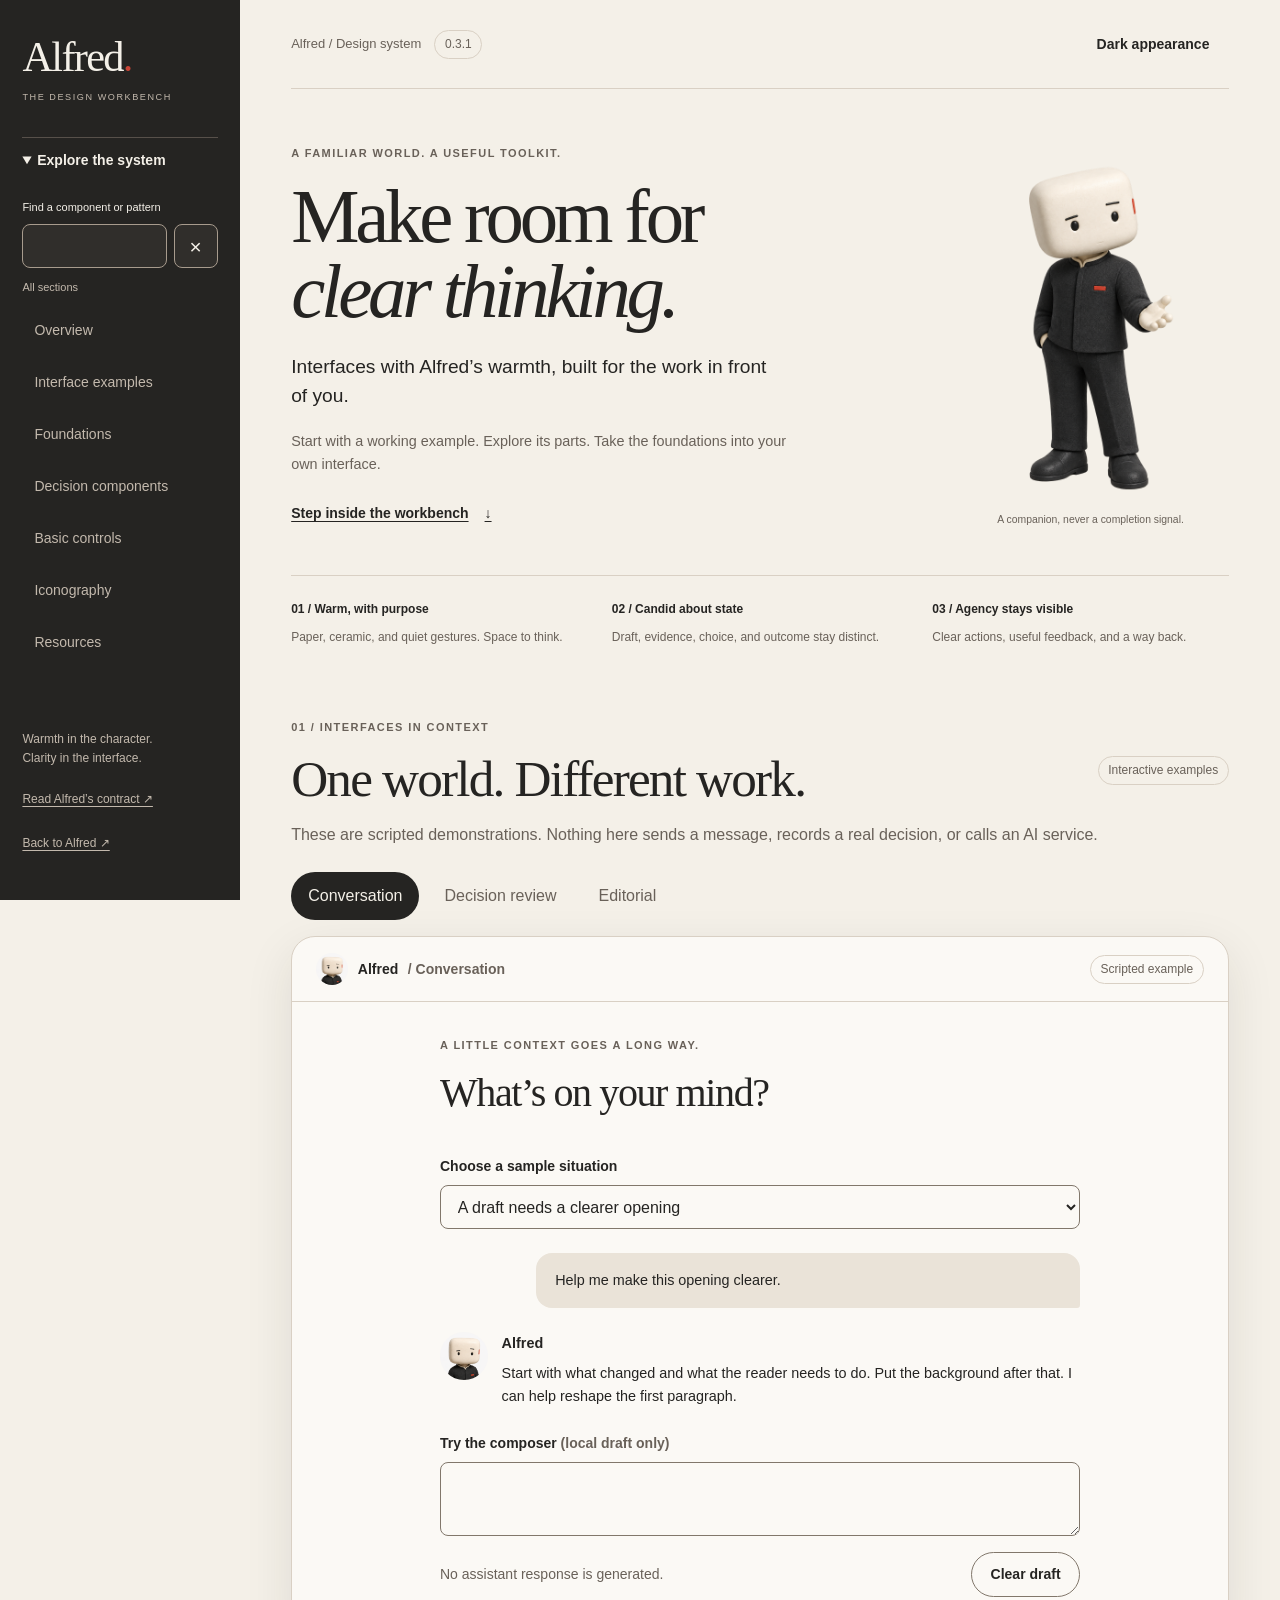
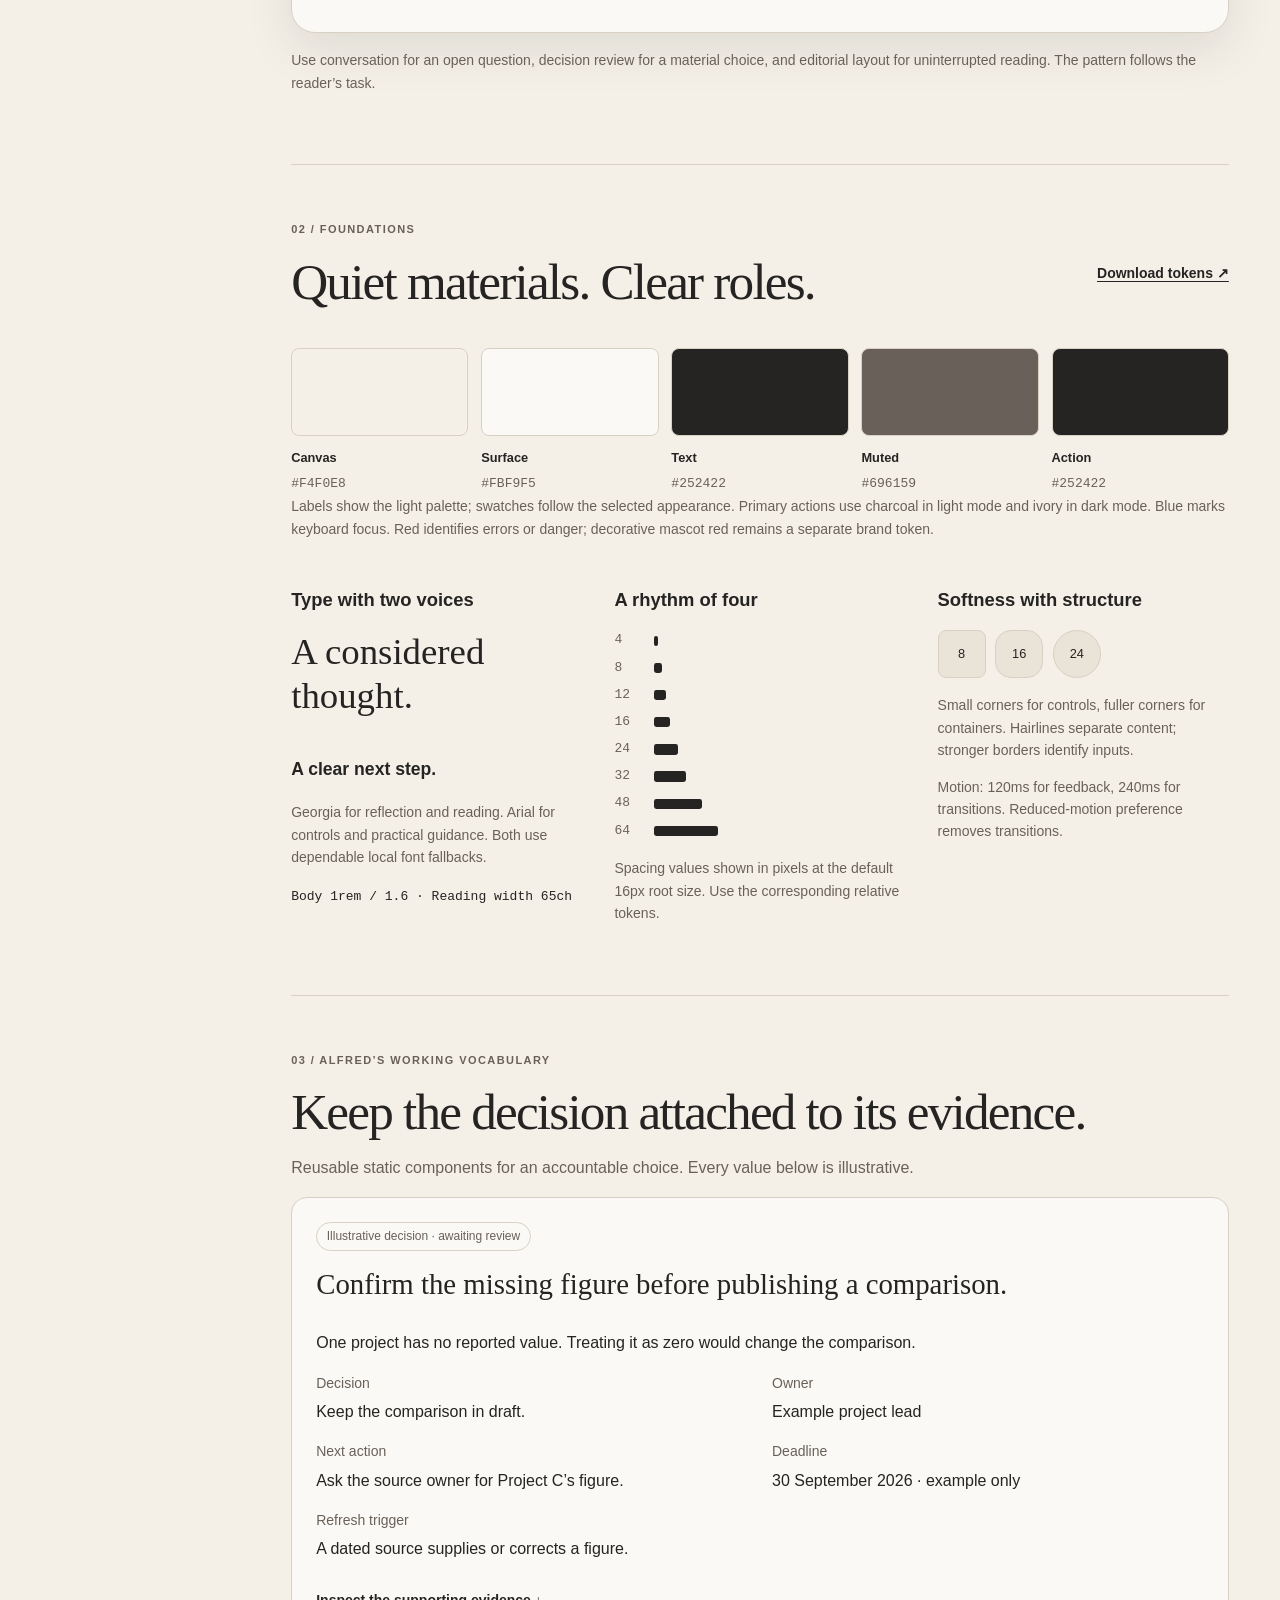
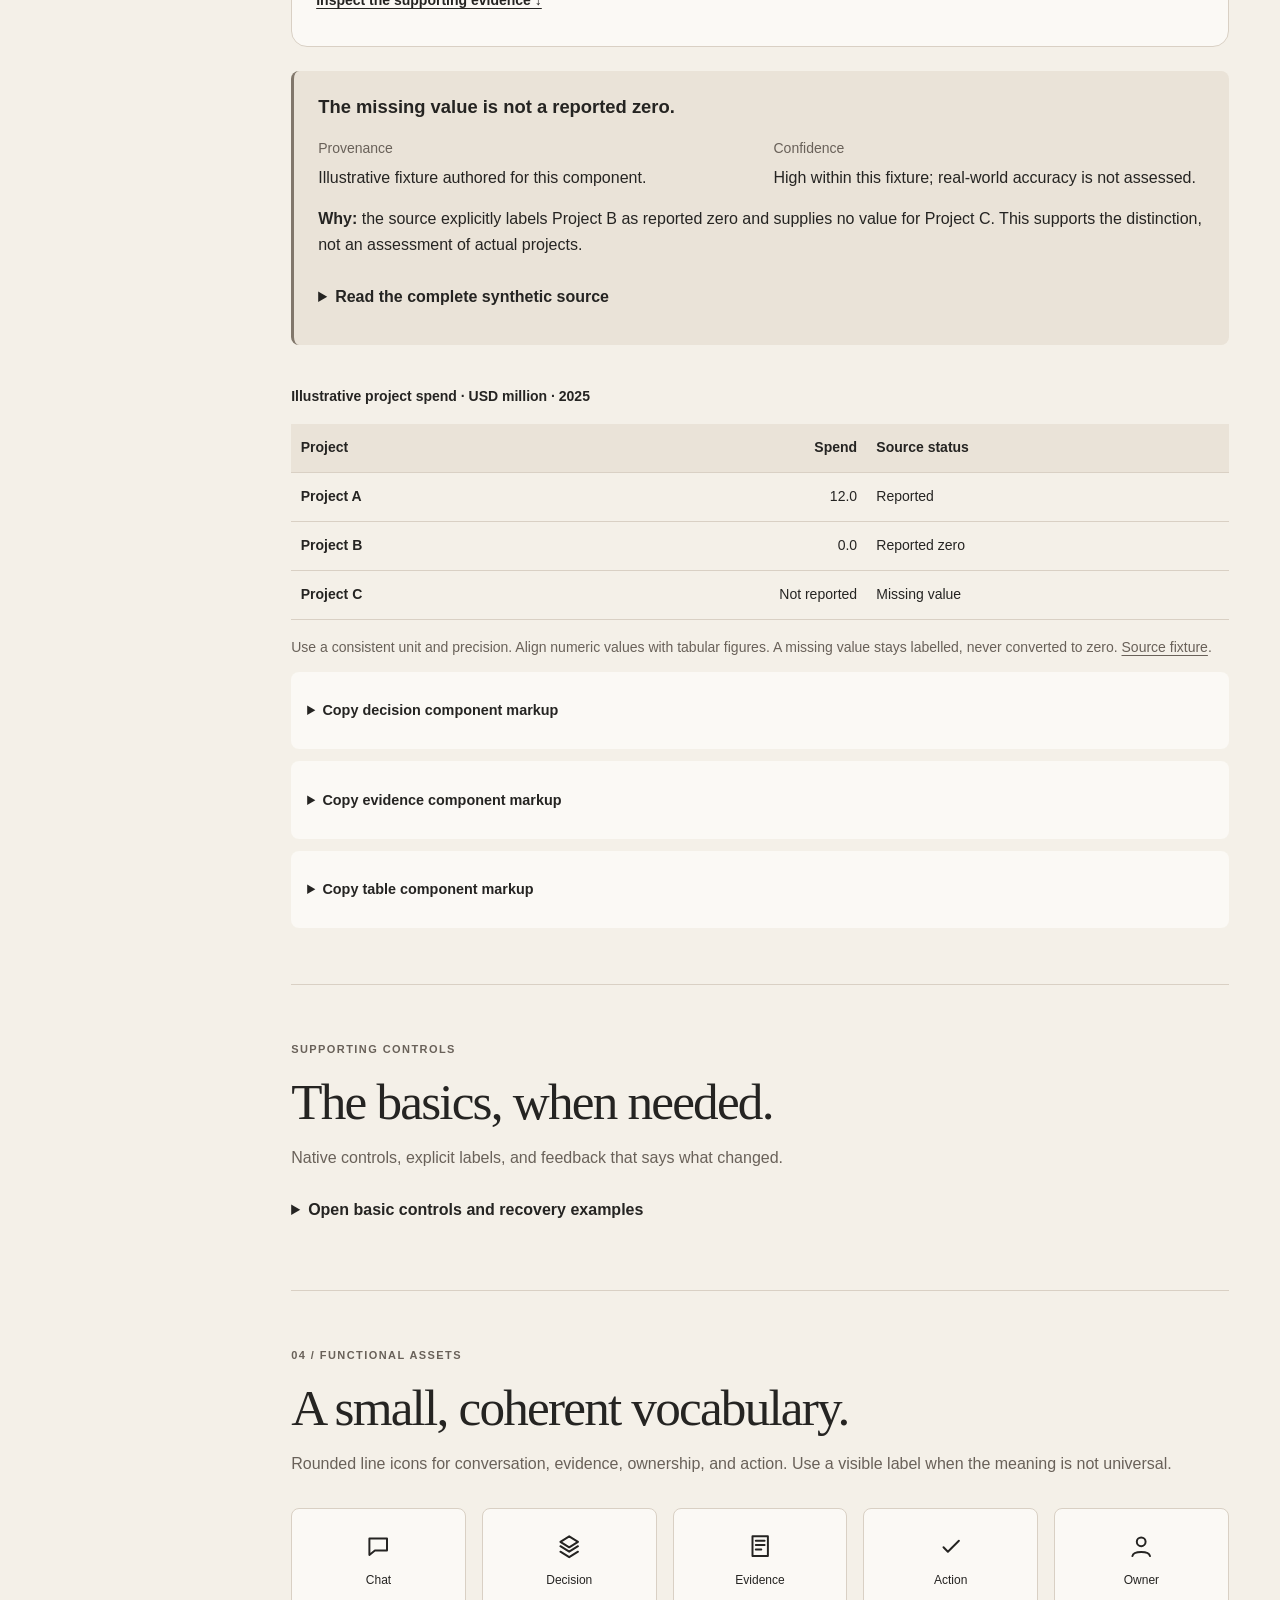
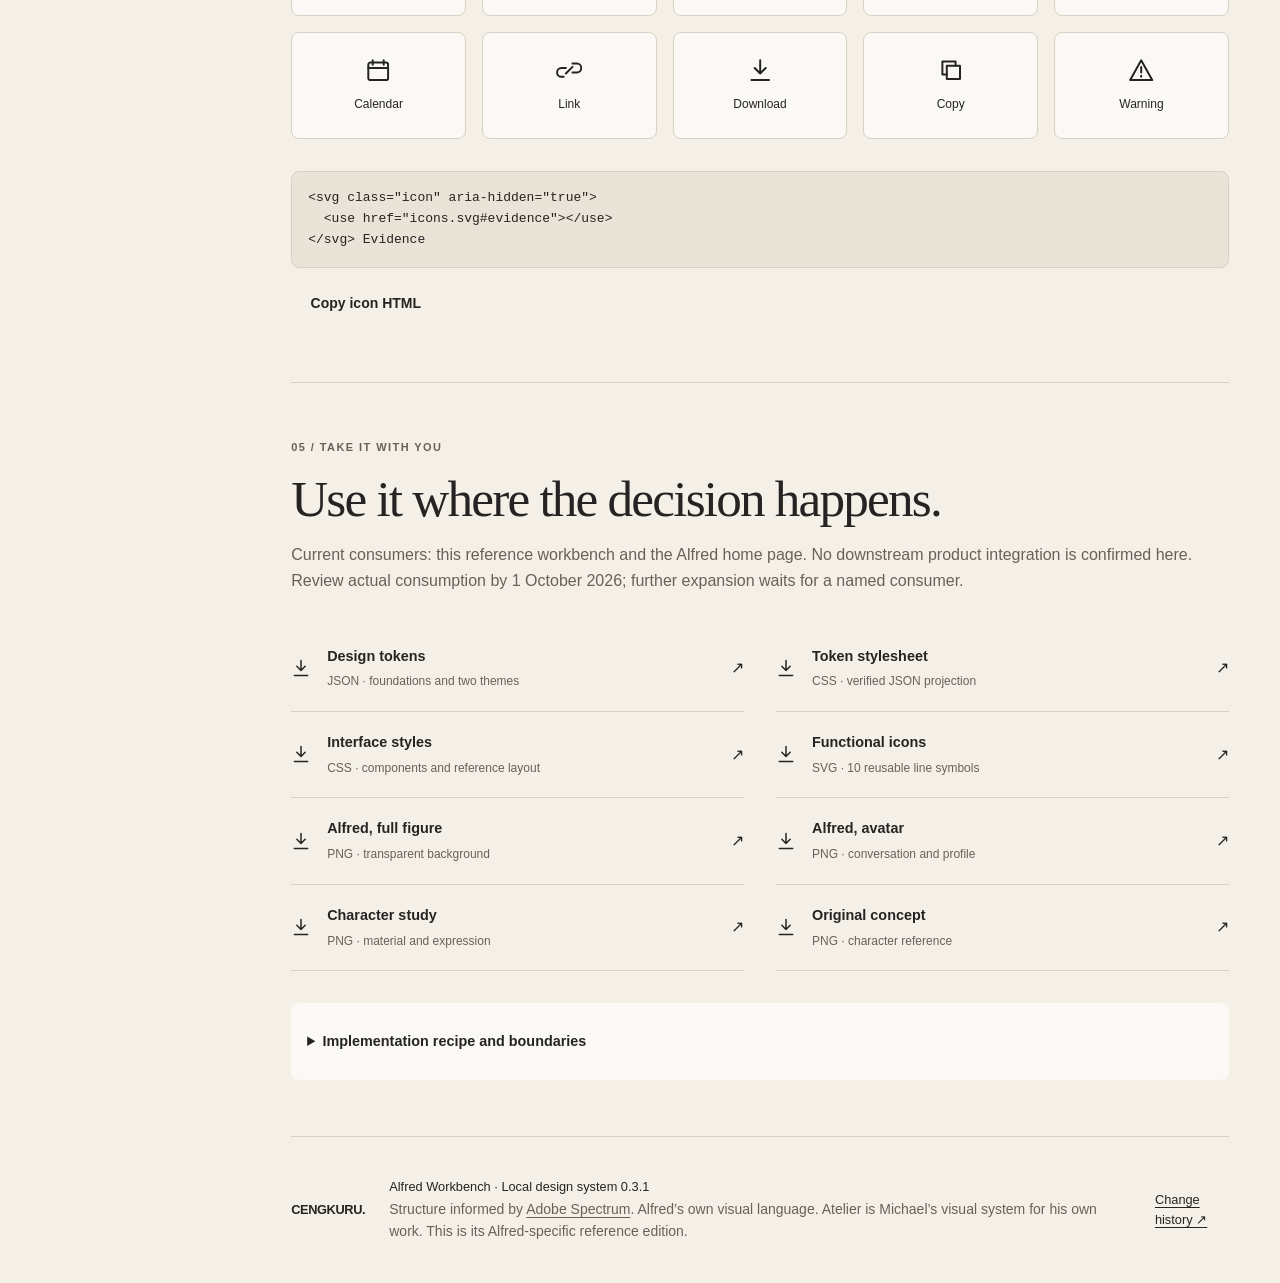
==== commit 61738042: "Separate Alfred action states and add decision evidence components" ====
--- a/design-system.html
+++ b/design-system.html
@@ -17,9 +17,9 @@
 <details class="navigation" open><summary>Explore the system</summary>
 <label class="search-label" for="search">Find a component or pattern</label><div class="search-row"><input id="search" type="search"><button id="clearSearch" class="icon-button" aria-label="Clear search">×</button></div>
 <p id="searchStatus" role="status" class="small">All sections</p>
-<nav aria-label="Design system"><a href="#overview" data-keywords="introduction principles">Overview</a><a href="#patterns" data-keywords="conversation decision editorial examples">Interface examples</a><a href="#foundations" data-keywords="tokens color typography spacing motion radius">Foundations</a><a href="#components" data-keywords="buttons input form states checkbox radio tabs cards">Components</a><a href="#iconography" data-keywords="icons assets svg">Iconography</a><a href="#resources" data-keywords="download css json png assets">Resources</a></nav></details>
+<nav aria-label="Design system"><a href="#overview" data-keywords="introduction principles">Overview</a><a href="#patterns" data-keywords="conversation decision editorial examples">Interface examples</a><a href="#foundations" data-keywords="tokens color typography spacing motion radius">Foundations</a><a href="#decision-components" data-keywords="owner evidence provenance confidence table numeric decision">Decision components</a><a href="#components" data-keywords="buttons input form states checkbox radio tabs cards">Basic controls</a><a href="#iconography" data-keywords="icons assets svg">Iconography</a><a href="#resources" data-keywords="download css json png assets">Resources</a></nav></details>
 <div class="side-bottom"><p>Warmth in the character.<br>Clarity in the interface.</p><a href="ALFRED.md">Read Alfred’s contract ↗</a><a href="index.html">Back to Alfred ↗</a></div></aside>
-<main id="main" class="content" tabindex="-1"><header class="topbar"><span class="breadcrumb">Alfred / Design system <span class="tag">0.3</span></span><button class="button quiet" id="theme" aria-pressed="false">Dark appearance</button></header>
+<main id="main" class="content" tabindex="-1"><header class="topbar"><span class="breadcrumb">Alfred / Design system <span class="tag">0.3.1</span></span><button class="button quiet" id="theme" aria-pressed="false">Dark appearance</button></header>
 <section id="overview" class="intro"><div><p class="eyebrow">A familiar world. A useful toolkit.</p><h1>Make room for<br><em>clear thinking.</em></h1><p class="lead">Interfaces with Alfred’s warmth, built for the work in front of you.</p><p class="muted">Start with a working example. Explore its parts. Take the foundations into your own interface.</p><a class="text-link" href="#patterns">Step inside the workbench <span aria-hidden="true">↓</span></a></div><div class="character"><img src="alfred-full-body.png" alt="Alfred welcomes you with an open hand"><span class="character-caption">A companion, never a completion signal.</span></div></section>
 <div class="principles"><p><strong>01 / Warm, with purpose</strong><span>Paper, ceramic, and quiet gestures. Space to think.</span></p><p><strong>02 / Candid about state</strong><span>Draft, evidence, choice, and outcome stay distinct.</span></p><p><strong>03 / Agency stays visible</strong><span>Clear actions, useful feedback, and a way back.</span></p></div>
 <section id="patterns" class="section"><div class="section-heading"><div><p class="eyebrow">01 / Interfaces in context</p><h2>One world. Different work.</h2></div><span class="tag">Interactive examples</span></div><p class="muted">These are scripted demonstrations. Nothing here sends a message, records a real decision, or calls an AI service.</p>
@@ -28,16 +28,81 @@
 <article id="decision" class="tab-panel workspace" role="tabpanel" aria-labelledby="tab-decision" hidden><div class="workspace-bar"><span class="identity">Decision review</span><span class="tag">Illustrative choice</span></div><div class="decision-body"><div><p class="eyebrow">Protect the agreed outcome</p><h3>Settle the scope before adding the feature.</h3><p>The additional work could change cost and timing. A short scope conversation makes that tradeoff explicit.</p><details><summary>See the example evidence and counterargument</summary><p><strong>Given:</strong> the sample brief covers the existing feature set. The new feature has not been estimated.</p><p><strong>Counterargument:</strong> if it takes little time and leaves the agreed delivery intact, a separate approval step may add needless friction. Establish that first.</p><p><strong>Unknown:</strong> the effort and effect on the delivery date.</p></details></div><div class="decision-choice"><span class="tag">Your decision</span><label for="choice">Choose the next step</label><select id="choice"><option value="clarify">Clarify scope and effort</option><option value="defer">Defer the feature</option><option value="explore">Explore within the existing scope</option></select><button class="button primary" id="choose">Try this choice</button><p id="choiceStatus" role="status">No choice selected.</p><button class="button quiet" id="undoChoice" disabled>Undo choice</button><p class="small muted">In a real interface: name the owner and review point before recording the decision.</p></div></div></article>
 <article id="editorial" class="tab-panel workspace" role="tabpanel" aria-labelledby="tab-editorial" hidden><div class="workspace-bar"><span class="identity">From Alfred’s notebook</span><button class="button secondary" id="readingWidth" aria-pressed="false">Wider reading view</button></div><div class="editorial-body" id="reading"><p class="eyebrow">Editorial layout specimen</p><h3>The small pause<br>before the next thing.</h3><p class="standfirst">A reading surface should make room for an idea, then get out of its way.</p><div class="editorial-rule"></div><p>This sample demonstrates hierarchy and pacing. A generous title invites the reader in. The opening paragraph carries one thought. Supporting details follow when they are useful.</p><blockquote>Warmth can come from the room you leave around the words.</blockquote><p>Alfred appears as a familiar presence at the edge of the page. The writing remains the centre of attention.</p><div class="byline"><img class="avatar" src="alfred-avatar.png" alt="Alfred avatar"><span>Alfred’s notebook<br><small>Original illustrative copy · Layout example</small></span></div></div></article>
 <p class="usage">Use conversation for an open question, decision review for a material choice, and editorial layout for uninterrupted reading. The pattern follows the reader’s task.</p></section>
-<section id="foundations" class="section"><div class="section-heading"><div><p class="eyebrow">02 / Foundations</p><h2>Quiet materials. Clear roles.</h2></div><a class="text-link" href="tokens.json" download>Download tokens ↗</a></div><div class="palette"><div class="color-chip"><i style="background:var(--alfred-canvas)"></i><strong>Canvas</strong><code>#F4F0E8</code></div><div class="color-chip"><i style="background:var(--alfred-surface)"></i><strong>Surface</strong><code>#FBF9F5</code></div><div class="color-chip"><i style="background:var(--alfred-text)"></i><strong>Text</strong><code>#252422</code></div><div class="color-chip"><i style="background:var(--alfred-muted)"></i><strong>Muted</strong><code>#696159</code></div><div class="color-chip"><i style="background:var(--alfred-accent)"></i><strong>Accent</strong><code>#AA3429</code></div></div><p class="small muted">Labels show the light palette; swatches follow the selected appearance. Functional red is darker than the mascot’s decorative red so small text remains readable.</p>
+<section id="foundations" class="section"><div class="section-heading"><div><p class="eyebrow">02 / Foundations</p><h2>Quiet materials. Clear roles.</h2></div><a class="text-link" href="tokens.json" download>Download tokens ↗</a></div><div class="palette"><div class="color-chip"><i style="background:var(--alfred-canvas)"></i><strong>Canvas</strong><code>#F4F0E8</code></div><div class="color-chip"><i style="background:var(--alfred-surface)"></i><strong>Surface</strong><code>#FBF9F5</code></div><div class="color-chip"><i style="background:var(--alfred-text)"></i><strong>Text</strong><code>#252422</code></div><div class="color-chip"><i style="background:var(--alfred-muted)"></i><strong>Muted</strong><code>#696159</code></div><div class="color-chip"><i style="background:var(--alfred-accent)"></i><strong>Action</strong><code>#252422</code></div></div><p class="small muted">Labels show the light palette; swatches follow the selected appearance. Primary actions use charcoal in light mode and ivory in dark mode. Blue marks keyboard focus. Red identifies errors or danger; decorative mascot red remains a separate brand token.</p>
 <div class="foundation-grid"><article><h3>Type with two voices</h3><p class="type-specimen">A considered thought.</p><p class="sans-specimen">A clear next step.</p><p class="usage">Georgia for reflection and reading. Arial for controls and practical guidance. Both use dependable local font fallbacks.</p><code>Body 1rem / 1.6 · Reading width 65ch</code></article><article><h3>A rhythm of four</h3><div class="spacing"><div class="space-row"><code>4</code><i style="width:var(--alfred-space-1)"></i></div><div class="space-row"><code>8</code><i style="width:var(--alfred-space-2)"></i></div><div class="space-row"><code>12</code><i style="width:var(--alfred-space-3)"></i></div><div class="space-row"><code>16</code><i style="width:var(--alfred-space-4)"></i></div><div class="space-row"><code>24</code><i style="width:var(--alfred-space-6)"></i></div><div class="space-row"><code>32</code><i style="width:var(--alfred-space-8)"></i></div><div class="space-row"><code>48</code><i style="width:var(--alfred-space-12)"></i></div><div class="space-row"><code>64</code><i style="width:var(--alfred-space-16)"></i></div></div><p class="usage">Spacing values shown in pixels at the default 16px root size. Use the corresponding relative tokens.</p></article><article><h3>Softness with structure</h3><div class="radius-demo"><span>8</span><span>16</span><span>24</span></div><p class="usage">Small corners for controls, fuller corners for containers. Hairlines separate content; stronger borders identify inputs.</p><p class="small">Motion: 120ms for feedback, 240ms for transitions. Reduced-motion preference removes transitions.</p></article></div></section>
-<section id="components" class="section"><p class="eyebrow">03 / Components</p><h2>Try the parts.</h2><p class="muted">Native controls, explicit labels, and feedback that says what changed.</p><div class="component-grid"><article class="component-card"><div class="specimen-heading"><h3>Buttons</h3><span class="tag">Interactive</span></div><p class="usage">One primary action per task. Secondary actions support it; quiet actions stay available without competing.</p><div class="play-controls"><label for="variant">Variant<select id="variant"><option value="primary">Primary</option><option value="secondary">Secondary</option><option value="quiet">Quiet</option></select></label><label for="state">State<select id="state"><option value="default">Default</option><option value="disabled">Disabled</option><option value="loading">Loading</option><option value="error">Error</option><option value="success">Success</option></select></label></div><div class="button-stage"><button id="playButton" class="button primary">Review evidence</button></div><p id="buttonStatus" class="small" role="status">Try the button, then change its variant or state.</p><pre id="buttonCode" tabindex="0">&lt;button class="button primary"&gt;Review evidence&lt;/button&gt;</pre><button class="button quiet" data-copy="buttonCode">Copy button HTML</button><p class="usage">Hover, press, or use Tab to inspect focus. Loading is a selected specimen state, not a real request.</p></article>
+<section id="decision-components" class="section"><p class="eyebrow">03 / Alfred’s working vocabulary</p><h2>Keep the decision attached to its evidence.</h2><p class="muted">Reusable static components for an accountable choice. Every value below is illustrative.</p>
+<article class="decision-card" aria-labelledby="example-decision">
+  <span class="tag">Illustrative decision · awaiting review</span>
+  <h3 id="example-decision">Confirm the missing figure before publishing a comparison.</h3>
+  <p>One project has no reported value. Treating it as zero would change the comparison.</p>
+  <dl class="decision-fields">
+    <div><dt>Decision</dt><dd>Keep the comparison in draft.</dd></div>
+    <div><dt>Owner</dt><dd>Example project lead</dd></div>
+    <div><dt>Next action</dt><dd>Ask the source owner for Project C’s figure.</dd></div>
+    <div><dt>Deadline</dt><dd><time datetime="2026-09-30">30 September 2026</time> · example only</dd></div>
+    <div><dt>Refresh trigger</dt><dd>A dated source supplies or corrects a figure.</dd></div>
+  </dl>
+  <a class="text-link" href="#example-evidence">Inspect the supporting evidence ↓</a>
+</article>
+<aside class="evidence-block" id="example-evidence" aria-labelledby="evidence-title">
+  <h3 id="evidence-title">The missing value is not a reported zero.</h3>
+  <dl class="decision-fields">
+    <div><dt>Provenance</dt><dd>Illustrative fixture authored for this component.</dd></div>
+    <div><dt>Confidence</dt><dd>High within this fixture; real-world accuracy is not assessed.</dd></div>
+  </dl>
+  <p><strong>Why:</strong> the source explicitly labels Project B as reported zero and supplies no value for Project C. This supports the distinction, not an assessment of actual projects.</p>
+  <details id="sample-source"><summary>Read the complete synthetic source</summary><p>Period: 2025. Unit: USD million. Project A: 12.0, reported. Project B: 0.0, reported zero. Project C: value not reported. These values are invented teaching examples, not infrastructure records.</p></details>
+</aside>
+<table class="data-table">
+  <caption>Illustrative project spend · USD million · 2025</caption>
+  <thead><tr><th scope="col">Project</th><th scope="col" class="num">Spend</th><th scope="col">Source status</th></tr></thead>
+  <tbody>
+    <tr><th scope="row">Project A</th><td class="num">12.0</td><td>Reported</td></tr>
+    <tr><th scope="row">Project B</th><td class="num">0.0</td><td>Reported zero</td></tr>
+    <tr><th scope="row">Project C</th><td class="num">Not reported</td><td>Missing value</td></tr>
+  </tbody>
+</table>
+<p class="usage">Use a consistent unit and precision. Align numeric values with tabular figures. A missing value stays labelled, never converted to zero. <a href="#sample-source">Source fixture</a>.</p>
+<details class="implementation"><summary>Copy decision component markup</summary><pre id="decisionCode" tabindex="0">&lt;article class=&quot;decision-card&quot; aria-labelledby=&quot;example-decision&quot;&gt;
+  &lt;span class=&quot;tag&quot;&gt;Illustrative decision · awaiting review&lt;/span&gt;
+  &lt;h3 id=&quot;example-decision&quot;&gt;Confirm the missing figure before publishing a comparison.&lt;/h3&gt;
+  &lt;p&gt;One project has no reported value. Treating it as zero would change the comparison.&lt;/p&gt;
+  &lt;dl class=&quot;decision-fields&quot;&gt;
+    &lt;div&gt;&lt;dt&gt;Decision&lt;/dt&gt;&lt;dd&gt;Keep the comparison in draft.&lt;/dd&gt;&lt;/div&gt;
+    &lt;div&gt;&lt;dt&gt;Owner&lt;/dt&gt;&lt;dd&gt;Example project lead&lt;/dd&gt;&lt;/div&gt;
+    &lt;div&gt;&lt;dt&gt;Next action&lt;/dt&gt;&lt;dd&gt;Ask the source owner for Project C’s figure.&lt;/dd&gt;&lt;/div&gt;
+    &lt;div&gt;&lt;dt&gt;Deadline&lt;/dt&gt;&lt;dd&gt;&lt;time datetime=&quot;2026-09-30&quot;&gt;30 September 2026&lt;/time&gt; · example only&lt;/dd&gt;&lt;/div&gt;
+    &lt;div&gt;&lt;dt&gt;Refresh trigger&lt;/dt&gt;&lt;dd&gt;A dated source supplies or corrects a figure.&lt;/dd&gt;&lt;/div&gt;
+  &lt;/dl&gt;
+  &lt;a class=&quot;text-link&quot; href=&quot;#example-evidence&quot;&gt;Inspect the supporting evidence ↓&lt;/a&gt;
+&lt;/article&gt;</pre><button class="button quiet" data-copy="decisionCode">Copy decision HTML</button></details>
+<details class="implementation"><summary>Copy evidence component markup</summary><pre id="evidenceCode" tabindex="0">&lt;aside class=&quot;evidence-block&quot; id=&quot;example-evidence&quot; aria-labelledby=&quot;evidence-title&quot;&gt;
+  &lt;h3 id=&quot;evidence-title&quot;&gt;The missing value is not a reported zero.&lt;/h3&gt;
+  &lt;dl class=&quot;decision-fields&quot;&gt;
+    &lt;div&gt;&lt;dt&gt;Provenance&lt;/dt&gt;&lt;dd&gt;Illustrative fixture authored for this component.&lt;/dd&gt;&lt;/div&gt;
+    &lt;div&gt;&lt;dt&gt;Confidence&lt;/dt&gt;&lt;dd&gt;High within this fixture; real-world accuracy is not assessed.&lt;/dd&gt;&lt;/div&gt;
+  &lt;/dl&gt;
+  &lt;p&gt;&lt;strong&gt;Why:&lt;/strong&gt; the source explicitly labels Project B as reported zero and supplies no value for Project C. This supports the distinction, not an assessment of actual projects.&lt;/p&gt;
+  &lt;details id=&quot;sample-source&quot;&gt;&lt;summary&gt;Read the complete synthetic source&lt;/summary&gt;&lt;p&gt;Period: 2025. Unit: USD million. Project A: 12.0, reported. Project B: 0.0, reported zero. Project C: value not reported. These values are invented teaching examples, not infrastructure records.&lt;/p&gt;&lt;/details&gt;
+&lt;/aside&gt;</pre><button class="button quiet" data-copy="evidenceCode">Copy evidence HTML</button></details>
+<details class="implementation"><summary>Copy table component markup</summary><pre id="tableCode" tabindex="0">&lt;table class=&quot;data-table&quot;&gt;
+  &lt;caption&gt;Illustrative project spend · USD million · 2025&lt;/caption&gt;
+  &lt;thead&gt;&lt;tr&gt;&lt;th scope=&quot;col&quot;&gt;Project&lt;/th&gt;&lt;th scope=&quot;col&quot; class=&quot;num&quot;&gt;Spend&lt;/th&gt;&lt;th scope=&quot;col&quot;&gt;Source status&lt;/th&gt;&lt;/tr&gt;&lt;/thead&gt;
+  &lt;tbody&gt;
+    &lt;tr&gt;&lt;th scope=&quot;row&quot;&gt;Project A&lt;/th&gt;&lt;td class=&quot;num&quot;&gt;12.0&lt;/td&gt;&lt;td&gt;Reported&lt;/td&gt;&lt;/tr&gt;
+    &lt;tr&gt;&lt;th scope=&quot;row&quot;&gt;Project B&lt;/th&gt;&lt;td class=&quot;num&quot;&gt;0.0&lt;/td&gt;&lt;td&gt;Reported zero&lt;/td&gt;&lt;/tr&gt;
+    &lt;tr&gt;&lt;th scope=&quot;row&quot;&gt;Project C&lt;/th&gt;&lt;td class=&quot;num&quot;&gt;Not reported&lt;/td&gt;&lt;td&gt;Missing value&lt;/td&gt;&lt;/tr&gt;
+  &lt;/tbody&gt;
+&lt;/table&gt;</pre><button class="button quiet" data-copy="tableCode">Copy table HTML</button></details>
+</section>
+<section id="components" class="section"><p class="eyebrow">Supporting controls</p><h2>The basics, when needed.</h2><p class="muted">Native controls, explicit labels, and feedback that says what changed.</p><details><summary>Open basic controls and recovery examples</summary><div class="component-grid"><article class="component-card"><div class="specimen-heading"><h3>Buttons</h3><span class="tag">Interactive</span></div><p class="usage">One primary action per task. Secondary actions support it; quiet actions stay available without competing.</p><div class="play-controls"><label for="variant">Variant<select id="variant"><option value="primary">Primary</option><option value="secondary">Secondary</option><option value="quiet">Quiet</option></select></label><label for="state">State<select id="state"><option value="default">Default</option><option value="disabled">Disabled</option><option value="loading">Loading</option><option value="error">Error</option><option value="success">Success</option></select></label></div><div class="button-stage"><button id="playButton" class="button primary">Review evidence</button></div><p id="buttonStatus" class="small" role="status">Try the button, then change its variant or state.</p><pre id="buttonCode" tabindex="0">&lt;button class="button primary"&gt;Review evidence&lt;/button&gt;</pre><button class="button quiet" data-copy="buttonCode">Copy button HTML</button><p class="usage">Hover, press, or use Tab to inspect focus. Loading is a selected specimen state, not a real request.</p></article>
 <article class="component-card"><div class="specimen-heading"><h3>Form and recovery</h3><span class="tag">Local example</span></div><p class="usage">Keep labels visible. Validate after leaving a field. Preserve the draft when a correction is needed.</p><form id="demoForm" novalidate><label for="reviewNote">Review note</label><input id="reviewNote" aria-describedby="formStatus" required><p id="formStatus" role="status" class="field-message">Add a note to try validation.</p><label class="check-control"><input type="checkbox" id="includeContext">Include supporting context</label><fieldset><legend>Review depth</legend><label class="check-control"><input type="radio" name="depth" value="short" checked>Quick read</label><label class="check-control"><input type="radio" name="depth" value="full">Closer review</label></fieldset><button class="button primary" type="submit">Try note validation</button></form></article>
 <article class="component-card"><h3>States that tell the truth</h3><p class="usage">A status describes what is evidenced. Color supports the words; it never replaces them.</p><div class="tag-row"><span class="tag">Draft</span><span class="tag warning">Evidence needed</span><span class="tag success">Verified example</span></div><div class="callout"><strong>The source has not loaded.</strong><p>The current example cannot support a conclusion. Open the source or try again.</p></div><details><summary>Show empty-state example</summary><div class="empty-state"><strong>No source added yet.</strong><p>Add a relevant source before asking for an evidence review.</p></div></details><p class="usage">In real products, keep failures visible until resolved. Never turn a failed read into an all-clear.</p></article>
-<article class="component-card"><h3>Alfred’s presence</h3><div class="avatar-row"><img src="alfred-avatar.png" alt="32 pixel avatar" width="32" height="32"><img src="alfred-avatar.png" alt="48 pixel avatar" width="48" height="48"><img src="alfred-avatar.png" alt="96 pixel avatar" width="96" height="96"></div><p class="usage">32 for a familiar identity, 48 beside a message, 96 for a profile. Keep the full figure for welcome and editorial moments.</p><div class="assistant-message"><img class="avatar" src="alfred-avatar.png" alt=""><div><strong>Alfred</strong><p>The draft is ready. Review it before sending.</p></div></div><p class="small muted">Illustrative message, not a delivery receipt.</p></article></div></section>
+</div></details></section>
 <section id="iconography" class="section"><p class="eyebrow">04 / Functional assets</p><h2>A small, coherent vocabulary.</h2><p class="muted">Rounded line icons for conversation, evidence, ownership, and action. Use a visible label when the meaning is not universal.</p><div class="icon-grid"><div class="icon-tile"><svg class="icon" aria-hidden="true"><use href="icons.svg#chat"></use></svg><span>Chat</span></div><div class="icon-tile"><svg class="icon" aria-hidden="true"><use href="icons.svg#decision"></use></svg><span>Decision</span></div><div class="icon-tile"><svg class="icon" aria-hidden="true"><use href="icons.svg#evidence"></use></svg><span>Evidence</span></div><div class="icon-tile"><svg class="icon" aria-hidden="true"><use href="icons.svg#action"></use></svg><span>Action</span></div><div class="icon-tile"><svg class="icon" aria-hidden="true"><use href="icons.svg#owner"></use></svg><span>Owner</span></div><div class="icon-tile"><svg class="icon" aria-hidden="true"><use href="icons.svg#calendar"></use></svg><span>Calendar</span></div><div class="icon-tile"><svg class="icon" aria-hidden="true"><use href="icons.svg#link"></use></svg><span>Link</span></div><div class="icon-tile"><svg class="icon" aria-hidden="true"><use href="icons.svg#download"></use></svg><span>Download</span></div><div class="icon-tile"><svg class="icon" aria-hidden="true"><use href="icons.svg#copy"></use></svg><span>Copy</span></div><div class="icon-tile"><svg class="icon" aria-hidden="true"><use href="icons.svg#warning"></use></svg><span>Warning</span></div></div><pre id="iconCode" tabindex="0">&lt;svg class="icon" aria-hidden="true"&gt;
   &lt;use href="icons.svg#evidence"&gt;&lt;/use&gt;
 &lt;/svg&gt; Evidence</pre><button class="button quiet" data-copy="iconCode">Copy icon HTML</button></section>
-<section id="resources" class="section"><p class="eyebrow">05 / Take it with you</p><h2>Build from the same foundations.</h2><div class="resources"><a class="resource" href="tokens.json" download><svg class="icon" aria-hidden="true"><use href="icons.svg#download"></use></svg><span><strong>Design tokens</strong><small>JSON · foundations and two themes</small></span><span aria-hidden="true">↗</span></a><a class="resource" href="tokens.css" download><svg class="icon" aria-hidden="true"><use href="icons.svg#download"></use></svg><span><strong>Token stylesheet</strong><small>CSS · verified JSON projection</small></span><span aria-hidden="true">↗</span></a><a class="resource" href="design-system.css" download><svg class="icon" aria-hidden="true"><use href="icons.svg#download"></use></svg><span><strong>Interface styles</strong><small>CSS · components and reference layout</small></span><span aria-hidden="true">↗</span></a><a class="resource" href="icons.svg" download><svg class="icon" aria-hidden="true"><use href="icons.svg#download"></use></svg><span><strong>Functional icons</strong><small>SVG · 10 reusable line symbols</small></span><span aria-hidden="true">↗</span></a><a class="resource" href="alfred-full-body.png" download><svg class="icon" aria-hidden="true"><use href="icons.svg#download"></use></svg><span><strong>Alfred, full figure</strong><small>PNG · transparent background</small></span><span aria-hidden="true">↗</span></a><a class="resource" href="alfred-avatar.png" download><svg class="icon" aria-hidden="true"><use href="icons.svg#download"></use></svg><span><strong>Alfred, avatar</strong><small>PNG · conversation and profile</small></span><span aria-hidden="true">↗</span></a><a class="resource" href="alfred-mood-board.png" download><svg class="icon" aria-hidden="true"><use href="icons.svg#download"></use></svg><span><strong>Character study</strong><small>PNG · material and expression</small></span><span aria-hidden="true">↗</span></a><a class="resource" href="alfred-concept-reference.png" download><svg class="icon" aria-hidden="true"><use href="icons.svg#download"></use></svg><span><strong>Original concept</strong><small>PNG · character reference</small></span><span aria-hidden="true">↗</span></a></div><details class="implementation"><summary>Implementation recipe and boundaries</summary><p>Load token CSS first, then interface styles. Copy a component specimen. Set <code>data-theme="dark"</code> on the document root for dark appearance.</p><pre id="setupCode" tabindex="0">&lt;link rel="stylesheet" href="tokens.css"&gt;
+<section id="resources" class="section"><p class="eyebrow">05 / Take it with you</p><h2>Use it where the decision happens.</h2><p class="muted">Current consumers: this reference workbench and the Alfred home page. No downstream product integration is confirmed here. Review actual consumption by 1 October 2026; further expansion waits for a named consumer.</p><div class="resources"><a class="resource" href="tokens.json" download><svg class="icon" aria-hidden="true"><use href="icons.svg#download"></use></svg><span><strong>Design tokens</strong><small>JSON · foundations and two themes</small></span><span aria-hidden="true">↗</span></a><a class="resource" href="tokens.css" download><svg class="icon" aria-hidden="true"><use href="icons.svg#download"></use></svg><span><strong>Token stylesheet</strong><small>CSS · verified JSON projection</small></span><span aria-hidden="true">↗</span></a><a class="resource" href="design-system.css" download><svg class="icon" aria-hidden="true"><use href="icons.svg#download"></use></svg><span><strong>Interface styles</strong><small>CSS · components and reference layout</small></span><span aria-hidden="true">↗</span></a><a class="resource" href="icons.svg" download><svg class="icon" aria-hidden="true"><use href="icons.svg#download"></use></svg><span><strong>Functional icons</strong><small>SVG · 10 reusable line symbols</small></span><span aria-hidden="true">↗</span></a><a class="resource" href="alfred-full-body.png" download><svg class="icon" aria-hidden="true"><use href="icons.svg#download"></use></svg><span><strong>Alfred, full figure</strong><small>PNG · transparent background</small></span><span aria-hidden="true">↗</span></a><a class="resource" href="alfred-avatar.png" download><svg class="icon" aria-hidden="true"><use href="icons.svg#download"></use></svg><span><strong>Alfred, avatar</strong><small>PNG · conversation and profile</small></span><span aria-hidden="true">↗</span></a><a class="resource" href="alfred-mood-board.png" download><svg class="icon" aria-hidden="true"><use href="icons.svg#download"></use></svg><span><strong>Character study</strong><small>PNG · material and expression</small></span><span aria-hidden="true">↗</span></a><a class="resource" href="alfred-concept-reference.png" download><svg class="icon" aria-hidden="true"><use href="icons.svg#download"></use></svg><span><strong>Original concept</strong><small>PNG · character reference</small></span><span aria-hidden="true">↗</span></a></div><details class="implementation"><summary>Implementation recipe and boundaries</summary><p>Load token CSS first, then interface styles. Copy a component specimen. Set <code>data-theme="dark"</code> on the document root for dark appearance.</p><pre id="setupCode" tabindex="0">&lt;link rel="stylesheet" href="tokens.css"&gt;
 &lt;link rel="stylesheet" href="design-system.css"&gt;
 &lt;button class="button primary"&gt;Review evidence&lt;/button&gt;</pre><button class="button quiet" data-copy="setupCode">Copy setup HTML</button><p>The stylesheet includes page defaults; adapt or scope them inside an existing product. The example script powers this reference page and is not a general component runtime. JSON keys map directly to CSS token names; see the README for the format.</p><p>Use the mascot under the guidance in <a href="ASSETS.md">ASSETS.md</a>. Public availability does not establish broader licensing rights.</p></details></section>
-<footer><a class="footer-brand" href="index.html">CENGKURU.</a><p>Alfred Workbench · Local design system 0.3<br><span class="small">Structure informed by <a href="https://spectrum.adobe.com/page/home/">Adobe Spectrum</a>. Alfred’s own visual language. Global Atelier is unchanged.</span></p><a href="CHANGELOG.md">Change history ↗</a></footer></main></div><div id="toast" class="toast" role="status" aria-live="polite"></div><script src="design-system.js"></script></body></html>
+<footer><a class="footer-brand" href="index.html">CENGKURU.</a><p>Alfred Workbench · Local design system 0.3.1<br><span class="small">Structure informed by <a href="https://spectrum.adobe.com/page/home/">Adobe Spectrum</a>. Alfred’s own visual language. Atelier is Michael’s visual system for his own work. This is its Alfred-specific reference edition.</span></p><a href="CHANGELOG.md">Change history ↗</a></footer></main></div><div id="toast" class="toast" role="status" aria-live="polite"></div><script src="design-system.js"></script></body></html>
--- a/tokens.css
+++ b/tokens.css
@@ -1,4 +1,4 @@
-/* Generated projection of tokens.json. Keep values in parity; make check verifies every token. */
+/* Exact projection of tokens.json; verified by make check. */
 :root {
   --alfred-ivory: #F4F0E8;
   --alfred-paper: #FBF9F5;
@@ -43,10 +43,10 @@
   --alfred-muted: #696159;
   --alfred-border: #81776B;
   --alfred-divider: #D9D0C4;
-  --alfred-accent: #AA3429;
+  --alfred-accent: #252422;
   --alfred-on-accent: #FBF9F5;
-  --alfred-accent-hover: #86271F;
-  --alfred-focus: #AA3429;
+  --alfred-accent-hover: #403D39;
+  --alfred-focus: #245D8C;
   --alfred-success: #365A43;
   --alfred-warning: #785114;
   --alfred-danger: #AA3429;
@@ -60,24 +60,12 @@
   --alfred-muted: #C3B9AD;
   --alfred-border: #A79B8D;
   --alfred-divider: #57504A;
-  --alfred-accent: #E27668;
+  --alfred-accent: #F4F0E8;
   --alfred-on-accent: #252422;
-  --alfred-accent-hover: #F39A8D;
-  --alfred-focus: #E27668;
+  --alfred-accent-hover: #DED5C8;
+  --alfred-focus: #8DBDE8;
   --alfred-success: #A3C3AA;
   --alfred-warning: #E2BB7B;
   --alfred-danger: #F39A8D;
   --alfred-shadow: 0 1rem 3rem color-mix(in oklch, var(--alfred-canvas) 45%, transparent);
 }
-:root, [data-theme] {
-  --ivory: var(--alfred-canvas);
-  --paper: var(--alfred-surface);
-  --charcoal: var(--alfred-text);
-  --red: var(--alfred-accent);
-  --muted: var(--alfred-muted);
-  --line: var(--alfred-divider);
-  --shadow: var(--alfred-shadow);
-  --serif: var(--alfred-serif);
-  --sans: var(--alfred-sans);
-  --touch: var(--alfred-control-height);
-}
--- a/design-system.css
+++ b/design-system.css
@@ -50,7 +50,7 @@
 .workbench { display: grid; grid-template-columns: 15rem minmax(0,1fr); min-height: 100vh; }
 .side { background: var(--alfred-canvas); color: var(--alfred-text); padding: 2rem 1.4rem; height: 100vh; position: sticky; top: 0; display: flex; flex-direction: column; overflow-y: auto; }
 .wordmark { font: 2.65rem/1 var(--alfred-serif); letter-spacing: -.04em; text-decoration: none; padding: .25rem 0 2rem; }
-.wordmark span { color: var(--alfred-accent); }
+.wordmark span { color: var(--alfred-red-decorative); }
 .wordmark small { display: block; font: .57rem/1.5 var(--alfred-sans); letter-spacing: .17em; margin-top: .8rem; color: var(--alfred-muted); }
 .navigation summary { font-size: .875rem; border-top: 1px solid var(--alfred-divider); }
 .search-label { font-size: .6875rem; font-weight: 400; margin-top: 1rem; }
@@ -164,3 +164,18 @@
 @media(max-width:36rem) { .content { padding: 0 1rem; } .topbar { align-items: flex-start; gap: .5rem; } .breadcrumb { max-width: 8rem; } .breadcrumb .tag { margin: .3rem 0 0; } .intro { grid-template-columns: 1fr .33fr; gap: .2rem; } .intro h1 { font-size: 2.7rem; } .character img { height: 12rem; } .intro .lead { font-size: 1.05rem; } .intro .eyebrow { max-width: 15rem; } .principles { grid-template-columns: 1fr; gap: .5rem; } .principles p { margin: 0; padding-bottom: .6rem; } .principles span { margin-top: .2rem; } .component-grid,.resources { grid-template-columns: 1fr; } .section-heading { align-items: flex-start; flex-direction: column; gap: .25rem; } .section { padding: 2.5rem 0; } .palette { grid-template-columns: repeat(3,1fr); } .icon-grid { grid-template-columns: repeat(2,1fr); gap: .6rem; } .side nav { grid-template-columns: 1fr 1fr; } .workspace-bar { padding: 1rem; align-items: flex-start; flex-wrap: wrap; } .workspace-bar .identity { flex-wrap: wrap; } .conversation-body h3 { font-size: 2rem; } .action-row { align-items: flex-start; flex-direction: column; } footer { align-items: flex-start; flex-direction: column; } .tabs { gap: .25rem; } .tabs button { padding: .6rem .7rem; font-size: .8125rem; } .tag-row { gap: .5rem; } .editorial-body { padding: 2rem 1rem; } }
 @media(prefers-reduced-motion:reduce) { html { scroll-behavior: auto; } *,*::before,*::after { transition: none !important; animation: none !important; } }
 @media(forced-colors:active) { .button,.tag,.workspace,.component-card { border: 1px solid ButtonText; } :focus-visible { outline: 3px solid Highlight; } }
+
+/* Decision records keep accountability, evidence and numeric state together. */
+.decision-card { padding: var(--alfred-space-6); border: 1px solid var(--alfred-divider); border-radius: var(--alfred-radius-md); background: var(--alfred-surface); }
+.decision-card h3 { font: 1.8rem/1.2 var(--alfred-serif); margin-top: var(--alfred-space-4); }
+.decision-fields { display: grid; grid-template-columns: repeat(2,minmax(0,1fr)); gap: var(--alfred-space-4) var(--alfred-space-6); }
+.decision-fields dt { font-size: var(--alfred-type-small); color: var(--alfred-muted); }
+.decision-fields dd { margin: .3rem 0 0; }
+.evidence-block { margin: var(--alfred-space-6) 0; padding: var(--alfred-space-6); background: var(--alfred-surface-2); border-left: 3px solid var(--alfred-border); border-radius: var(--alfred-radius-sm); }
+.data-table { width: 100%; border-collapse: collapse; font-size: var(--alfred-type-small); font-variant-numeric: tabular-nums; }
+.data-table caption { text-align: left; font-weight: 600; padding: var(--alfred-space-4) 0; }
+.data-table th,.data-table td { text-align: left; padding: .8rem .6rem; border-bottom: 1px solid var(--alfred-divider); overflow-wrap: anywhere; }
+.data-table thead { background: var(--alfred-surface-2); }
+.data-table .num { text-align: right; }
+#decision-components .implementation { margin-top: var(--alfred-space-3); }
+@media(max-width:36rem) { .decision-fields { grid-template-columns: 1fr; } .decision-card,.evidence-block { padding: var(--alfred-space-4); } .data-table { table-layout: fixed; } .data-table th,.data-table td { padding: .6rem .3rem; } }
